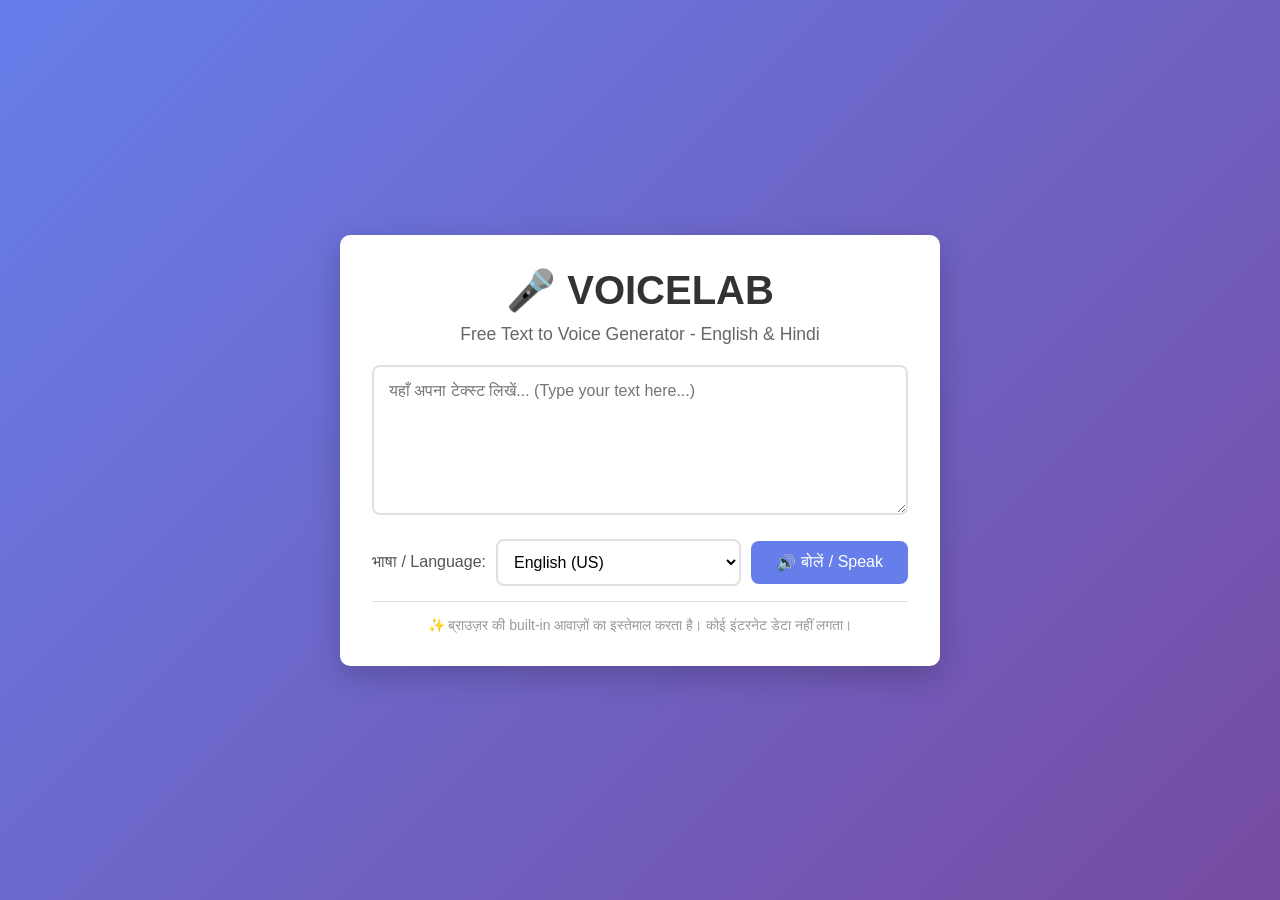
==== index.html @ 89316816 "Create index.html" ====
<!DOCTYPE html>
<html lang="en">
<head>
    <meta charset="UTF-8">
    <meta name="viewport" content="width=device-width, initial-scale=1.0">
    <title>VOICELAB - Free Text to Speech</title>
    <style>
        * {
            margin: 0;
            padding: 0;
            box-sizing: border-box;
        }
        
        body {
            font-family: 'Segoe UI', Tahoma, Geneva, Verdana, sans-serif;
            background: linear-gradient(135deg, #667eea 0%, #764ba2 100%);
            min-height: 100vh;
            display: flex;
            justify-content: center;
            align-items: center;
            padding: 20px;
        }
        
        .container {
            background: white;
            padding: 2rem;
            border-radius: 10px;
            box-shadow: 0 10px 30px rgba(0,0,0,0.2);
            width: 100%;
            max-width: 600px;
        }
        
        h1 {
            color: #333;
            margin: 0 0 10px 0;
            text-align: center;
            font-size: 2.5em;
        }
        
        .subtitle {
            text-align: center;
            color: #666;
            margin-bottom: 20px;
            font-size: 1.1em;
        }
        
        textarea {
            width: 100%;
            height: 150px;
            padding: 15px;
            border: 2px solid #e0e0e0;
            border-radius: 8px;
            font-size: 16px;
            resize: vertical;
            box-sizing: border-box;
            font-family: inherit;
            margin-bottom: 20px;
        }
        
        textarea:focus {
            outline: none;
            border-color: #667eea;
        }
        
        .controls {
            display: flex;
            gap: 10px;
            align-items: center;
            flex-wrap: wrap;
            margin-bottom: 15px;
        }
        
        label {
            color: #555;
            font-weight: 500;
        }
        
        select {
            flex: 1;
            padding: 12px;
            font-size: 16px;
            border: 2px solid #e0e0e0;
            border-radius: 8px;
            background: white;
            cursor: pointer;
        }
        
        select:focus {
            outline: none;
            border-color: #667eea;
        }
        
        button {
            padding: 12px 25px;
            font-size: 16px;
            background: #667eea;
            color: white;
            border: none;
            border-radius: 8px;
            cursor: pointer;
            transition: background 0.3s;
            display: flex;
            align-items: center;
            gap: 5px;
        }
        
        button:hover {
            background: #5a67d8;
        }
        
        .note {
            text-align: center;
            color: #999;
            font-size: 14px;
            border-top: 1px solid #e0e0e0;
            padding-top: 15px;
        }
        
        .status {
            text-align: center;
            color: #667eea;
            margin-top: 10px;
            font-size: 14px;
        }
    </style>
</head>
<body>
    <div class="container">
        <h1>🎤 VOICELAB</h1>
        <p class="subtitle">Free Text to Voice Generator - English & Hindi</p>
        
        <textarea id="textInput" placeholder="यहाँ अपना टेक्स्ट लिखें... (Type your text here...)"></textarea>
        
        <div class="controls">
            <label for="languageSelect">भाषा / Language:</label>
            <select id="languageSelect">
                <option value="en-US">English (US)</option>
                <option value="hi-IN">हिंदी (Hindi)</option>
            </select>
            
            <button id="speakBtn">
                <span>🔊</span> बोलें / Speak
            </button>
        </div>
        
        <div class="status" id="status"></div>
        <p class="note">✨ ब्राउज़र की built-in आवाज़ों का इस्तेमाल करता है। कोई इंटरनेट डेटा नहीं लगता।</p>
    </div>

    <script>
        const speakBtn = document.getElementById('speakBtn');
        const textInput = document.getElementById('textInput');
        const languageSelect = document.getElementById('languageSelect');
        const statusDiv = document.getElementById('status');

        function showStatus(message, isError = false) {
            statusDiv.textContent = message;
            statusDiv.style.color = isError ? '#e53e3e' : '#667eea';
        }

        speakBtn.addEventListener('click', function() {
            const text = textInput.value.trim();
            const lang = languageSelect.value;

            if (text === '') {
                showStatus('❌ कृपया कुछ टेक्स्ट लिखें!', true);
                return;
            }

            showStatus('🔄 आवाज़ बन रही है...');

            // Web Speech API
            const utterance = new SpeechSynthesisUtterance(text);
            utterance.lang = lang;
            utterance.rate = 1; // स्पीड नॉर्मल
            utterance.pitch = 1; // पिच नॉर्मल

            // जब बोलना शुरू हो
            utterance.onstart = function() {
                showStatus('🔊 बोल रहा हूँ...');
            };

            // जब बोलना खत्म हो
            utterance.onend = function() {
                showStatus('✅ हो गया!');
            };

            // अगर कोई एरर हो
            utterance.onerror = function(event) {
                showStatus('❌ एरर: ' + event.error, true);
            };

            // बोलना शुरू करें
            window.speechSynthesis.cancel(); // पहले से चल रही आवाज़ रोकें
            window.speechSynthesis.speak(utterance);
        });

        // ब्राउज़र में वॉयसेस लोड होने पर
        window.speechSynthesis.onvoiceschanged = function() {
            const voices = window.speechSynthesis.getVoices();
            console.log('Available voices:', voices.length);
        };

        // एंटर की दबाने पर भी बोले (Ctrl+Enter)
        textInput.addEventListener('keydown', function(e) {
            if (e.key === 'Enter' && e.ctrlKey) {
                speakBtn.click();
            }
        });
    </script>
</body>
</html>
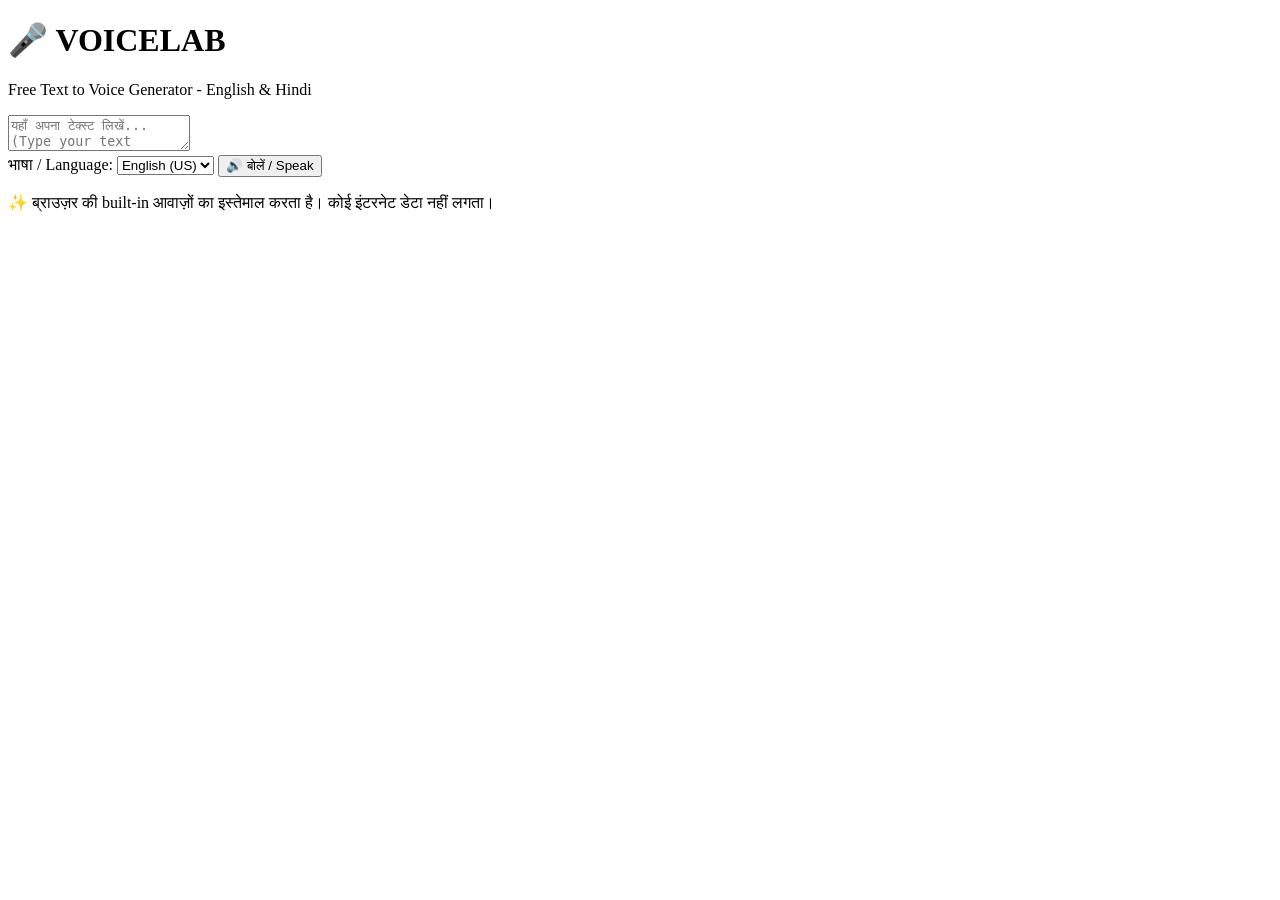
==== commit 5c8ee682: "Update index.html" ====
--- a/index.html
+++ b/index.html
@@ -4,125 +4,8 @@
     <meta charset="UTF-8">
     <meta name="viewport" content="width=device-width, initial-scale=1.0">
     <title>VOICELAB - Free Text to Speech</title>
-    <style>
-        * {
-            margin: 0;
-            padding: 0;
-            box-sizing: border-box;
-        }
-        
-        body {
-            font-family: 'Segoe UI', Tahoma, Geneva, Verdana, sans-serif;
-            background: linear-gradient(135deg, #667eea 0%, #764ba2 100%);
-            min-height: 100vh;
-            display: flex;
-            justify-content: center;
-            align-items: center;
-            padding: 20px;
-        }
-        
-        .container {
-            background: white;
-            padding: 2rem;
-            border-radius: 10px;
-            box-shadow: 0 10px 30px rgba(0,0,0,0.2);
-            width: 100%;
-            max-width: 600px;
-        }
-        
-        h1 {
-            color: #333;
-            margin: 0 0 10px 0;
-            text-align: center;
-            font-size: 2.5em;
-        }
-        
-        .subtitle {
-            text-align: center;
-            color: #666;
-            margin-bottom: 20px;
-            font-size: 1.1em;
-        }
-        
-        textarea {
-            width: 100%;
-            height: 150px;
-            padding: 15px;
-            border: 2px solid #e0e0e0;
-            border-radius: 8px;
-            font-size: 16px;
-            resize: vertical;
-            box-sizing: border-box;
-            font-family: inherit;
-            margin-bottom: 20px;
-        }
-        
-        textarea:focus {
-            outline: none;
-            border-color: #667eea;
-        }
-        
-        .controls {
-            display: flex;
-            gap: 10px;
-            align-items: center;
-            flex-wrap: wrap;
-            margin-bottom: 15px;
-        }
-        
-        label {
-            color: #555;
-            font-weight: 500;
-        }
-        
-        select {
-            flex: 1;
-            padding: 12px;
-            font-size: 16px;
-            border: 2px solid #e0e0e0;
-            border-radius: 8px;
-            background: white;
-            cursor: pointer;
-        }
-        
-        select:focus {
-            outline: none;
-            border-color: #667eea;
-        }
-        
-        button {
-            padding: 12px 25px;
-            font-size: 16px;
-            background: #667eea;
-            color: white;
-            border: none;
-            border-radius: 8px;
-            cursor: pointer;
-            transition: background 0.3s;
-            display: flex;
-            align-items: center;
-            gap: 5px;
-        }
-        
-        button:hover {
-            background: #5a67d8;
-        }
-        
-        .note {
-            text-align: center;
-            color: #999;
-            font-size: 14px;
-            border-top: 1px solid #e0e0e0;
-            padding-top: 15px;
-        }
-        
-        .status {
-            text-align: center;
-            color: #667eea;
-            margin-top: 10px;
-            font-size: 14px;
-        }
-    </style>
+    <!-- CSS फाइल लिंक -->
+    <link rel="stylesheet" href="style.css">
 </head>
 <body>
     <div class="container">
@@ -147,66 +30,7 @@
         <p class="note">✨ ब्राउज़र की built-in आवाज़ों का इस्तेमाल करता है। कोई इंटरनेट डेटा नहीं लगता।</p>
     </div>
 
-    <script>
-        const speakBtn = document.getElementById('speakBtn');
-        const textInput = document.getElementById('textInput');
-        const languageSelect = document.getElementById('languageSelect');
-        const statusDiv = document.getElementById('status');
-
-        function showStatus(message, isError = false) {
-            statusDiv.textContent = message;
-            statusDiv.style.color = isError ? '#e53e3e' : '#667eea';
-        }
-
-        speakBtn.addEventListener('click', function() {
-            const text = textInput.value.trim();
-            const lang = languageSelect.value;
-
-            if (text === '') {
-                showStatus('❌ कृपया कुछ टेक्स्ट लिखें!', true);
-                return;
-            }
-
-            showStatus('🔄 आवाज़ बन रही है...');
-
-            // Web Speech API
-            const utterance = new SpeechSynthesisUtterance(text);
-            utterance.lang = lang;
-            utterance.rate = 1; // स्पीड नॉर्मल
-            utterance.pitch = 1; // पिच नॉर्मल
-
-            // जब बोलना शुरू हो
-            utterance.onstart = function() {
-                showStatus('🔊 बोल रहा हूँ...');
-            };
-
-            // जब बोलना खत्म हो
-            utterance.onend = function() {
-                showStatus('✅ हो गया!');
-            };
-
-            // अगर कोई एरर हो
-            utterance.onerror = function(event) {
-                showStatus('❌ एरर: ' + event.error, true);
-            };
-
-            // बोलना शुरू करें
-            window.speechSynthesis.cancel(); // पहले से चल रही आवाज़ रोकें
-            window.speechSynthesis.speak(utterance);
-        });
-
-        // ब्राउज़र में वॉयसेस लोड होने पर
-        window.speechSynthesis.onvoiceschanged = function() {
-            const voices = window.speechSynthesis.getVoices();
-            console.log('Available voices:', voices.length);
-        };
-
-        // एंटर की दबाने पर भी बोले (Ctrl+Enter)
-        textInput.addEventListener('keydown', function(e) {
-            if (e.key === 'Enter' && e.ctrlKey) {
-                speakBtn.click();
-            }
-        });
-    </script>
+    <!-- JavaScript फाइल लिंक -->
+    <script src="script.js"></script>
 </body>
 </html>
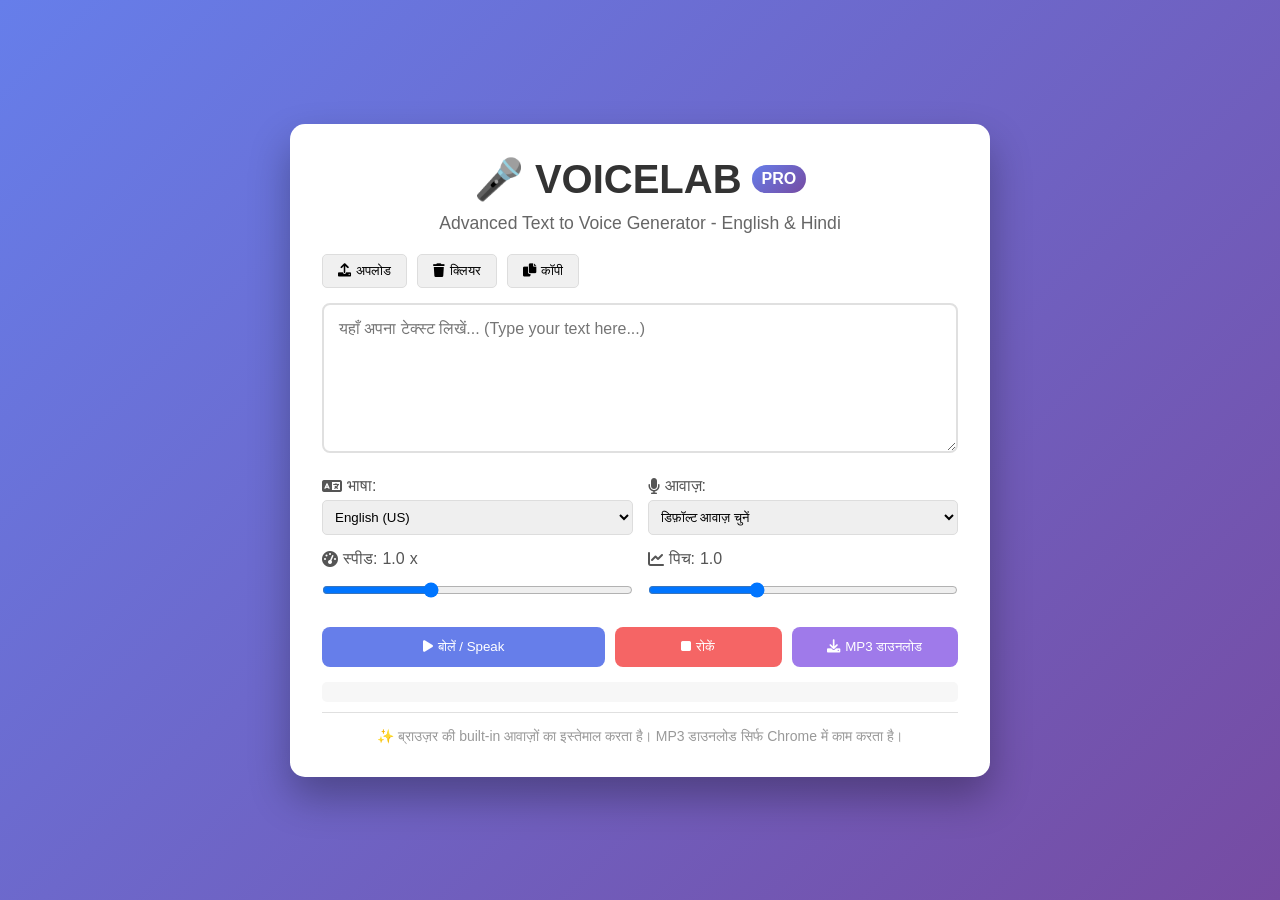
==== commit 498dd1e0: "Update index.html" ====
--- a/index.html
+++ b/index.html
@@ -3,34 +3,81 @@
 <head>
     <meta charset="UTF-8">
     <meta name="viewport" content="width=device-width, initial-scale=1.0">
-    <title>VOICELAB - Free Text to Speech</title>
-    <!-- CSS फाइल लिंक -->
+    <title>VOICELAB PRO - Advanced Text to Speech</title>
     <link rel="stylesheet" href="style.css">
+    <!-- Font Awesome for icons -->
+    <link rel="stylesheet" href="https://cdnjs.cloudflare.com/ajax/libs/font-awesome/6.0.0/css/all.min.css">
 </head>
 <body>
     <div class="container">
-        <h1>🎤 VOICELAB</h1>
-        <p class="subtitle">Free Text to Voice Generator - English & Hindi</p>
+        <h1>🎤 VOICELAB <span class="pro-badge">PRO</span></h1>
+        <p class="subtitle">Advanced Text to Voice Generator - English & Hindi</p>
+        
+        <div class="toolbar">
+            <button id="uploadBtn" title="टेक्स्ट फाइल अपलोड करें">
+                <i class="fas fa-upload"></i> अपलोड
+            </button>
+            <button id="clearBtn" title="टेक्स्ट साफ करें">
+                <i class="fas fa-trash"></i> क्लियर
+            </button>
+            <button id="copyBtn" title="टेक्स्ट कॉपी करें">
+                <i class="fas fa-copy"></i> कॉपी
+            </button>
+        </div>
         
         <textarea id="textInput" placeholder="यहाँ अपना टेक्स्ट लिखें... (Type your text here...)"></textarea>
         
-        <div class="controls">
-            <label for="languageSelect">भाषा / Language:</label>
-            <select id="languageSelect">
-                <option value="en-US">English (US)</option>
-                <option value="hi-IN">हिंदी (Hindi)</option>
-            </select>
+        <div class="controls-grid">
+            <div class="control-item">
+                <label for="languageSelect">
+                    <i class="fas fa-language"></i> भाषा:
+                </label>
+                <select id="languageSelect">
+                    <option value="en-US">English (US)</option>
+                    <option value="hi-IN">हिंदी (Hindi)</option>
+                </select>
+            </div>
             
-            <button id="speakBtn">
-                <span>🔊</span> बोलें / Speak
+            <div class="control-item">
+                <label for="voiceSelect">
+                    <i class="fas fa-microphone"></i> आवाज़:
+                </label>
+                <select id="voiceSelect">
+                    <option value="">डिफ़ॉल्ट आवाज़</option>
+                </select>
+            </div>
+            
+            <div class="control-item">
+                <label for="speedRange">
+                    <i class="fas fa-tachometer-alt"></i> स्पीड: <span id="speedValue">1.0</span>x
+                </label>
+                <input type="range" id="speedRange" min="0.5" max="2" step="0.1" value="1">
+            </div>
+            
+            <div class="control-item">
+                <label for="pitchRange">
+                    <i class="fas fa-chart-line"></i> पिच: <span id="pitchValue">1.0</span>
+                </label>
+                <input type="range" id="pitchRange" min="0.5" max="2" step="0.1" value="1">
+            </div>
+        </div>
+        
+        <div class="action-buttons">
+            <button id="speakBtn" class="primary-btn">
+                <i class="fas fa-play"></i> बोलें / Speak
+            </button>
+            <button id="stopBtn" class="secondary-btn">
+                <i class="fas fa-stop"></i> रोकें
+            </button>
+            <button id="downloadBtn" class="secondary-btn">
+                <i class="fas fa-download"></i> MP3 डाउनलोड
             </button>
         </div>
         
         <div class="status" id="status"></div>
-        <p class="note">✨ ब्राउज़र की built-in आवाज़ों का इस्तेमाल करता है। कोई इंटरनेट डेटा नहीं लगता।</p>
+        <p class="note">✨ ब्राउज़र की built-in आवाज़ों का इस्तेमाल करता है। MP3 डाउनलोड सिर्फ Chrome में काम करता है।</p>
     </div>
 
-    <!-- JavaScript फाइल लिंक -->
     <script src="script.js"></script>
 </body>
 </html>
--- a/style.css
+++ b/style.css
@@ -0,0 +1,222 @@
+/* style.css - VOICELAB PRO के लिए एडवांस स्टाइलिंग */
+
+* {
+    margin: 0;
+    padding: 0;
+    box-sizing: border-box;
+}
+
+body {
+    font-family: 'Segoe UI', Tahoma, Geneva, Verdana, sans-serif;
+    background: linear-gradient(135deg, #667eea 0%, #764ba2 100%);
+    min-height: 100vh;
+    display: flex;
+    justify-content: center;
+    align-items: center;
+    padding: 20px;
+}
+
+.container {
+    background: white;
+    padding: 2rem;
+    border-radius: 15px;
+    box-shadow: 0 20px 40px rgba(0,0,0,0.3);
+    width: 100%;
+    max-width: 700px;
+}
+
+h1 {
+    color: #333;
+    margin: 0 0 10px 0;
+    text-align: center;
+    font-size: 2.5em;
+    display: flex;
+    align-items: center;
+    justify-content: center;
+    gap: 10px;
+}
+
+.pro-badge {
+    background: linear-gradient(135deg, #667eea, #764ba2);
+    color: white;
+    font-size: 0.4em;
+    padding: 5px 10px;
+    border-radius: 20px;
+    vertical-align: middle;
+}
+
+.subtitle {
+    text-align: center;
+    color: #666;
+    margin-bottom: 20px;
+    font-size: 1.1em;
+}
+
+.toolbar {
+    display: flex;
+    gap: 10px;
+    margin-bottom: 15px;
+    flex-wrap: wrap;
+}
+
+.toolbar button {
+    padding: 8px 15px;
+    background: #f0f0f0;
+    border: 1px solid #ddd;
+    border-radius: 5px;
+    cursor: pointer;
+    display: flex;
+    align-items: center;
+    gap: 5px;
+    transition: all 0.3s;
+}
+
+.toolbar button:hover {
+    background: #e0e0e0;
+}
+
+textarea {
+    width: 100%;
+    height: 150px;
+    padding: 15px;
+    border: 2px solid #e0e0e0;
+    border-radius: 8px;
+    font-size: 16px;
+    resize: vertical;
+    box-sizing: border-box;
+    font-family: inherit;
+    margin-bottom: 20px;
+}
+
+textarea:focus {
+    outline: none;
+    border-color: #667eea;
+}
+
+.controls-grid {
+    display: grid;
+    grid-template-columns: repeat(auto-fit, minmax(250px, 1fr));
+    gap: 15px;
+    margin-bottom: 20px;
+}
+
+.control-item {
+    display: flex;
+    flex-direction: column;
+    gap: 5px;
+}
+
+.control-item label {
+    color: #555;
+    font-weight: 500;
+    display: flex;
+    align-items: center;
+    gap: 5px;
+}
+
+select, input[type="range"] {
+    padding: 8px;
+    border: 1px solid #ddd;
+    border-radius: 5px;
+    width: 100%;
+}
+
+select:focus {
+    outline: none;
+    border-color: #667eea;
+}
+
+.action-buttons {
+    display: flex;
+    gap: 10px;
+    margin-bottom: 15px;
+    flex-wrap: wrap;
+}
+
+.primary-btn {
+    padding: 12px 25px;
+    background: #667eea;
+    color: white;
+    border: none;
+    border-radius: 8px;
+    cursor: pointer;
+    transition: background 0.3s;
+    display: flex;
+    align-items: center;
+    gap: 5px;
+    flex: 2;
+    justify-content: center;
+}
+
+.primary-btn:hover {
+    background: #5a67d8;
+}
+
+.secondary-btn {
+    padding: 12px 25px;
+    background: #48bb78;
+    color: white;
+    border: none;
+    border-radius: 8px;
+    cursor: pointer;
+    transition: background 0.3s;
+    display: flex;
+    align-items: center;
+    gap: 5px;
+    flex: 1;
+    justify-content: center;
+}
+
+.secondary-btn:hover {
+    background: #38a169;
+}
+
+#stopBtn {
+    background: #f56565;
+}
+
+#stopBtn:hover {
+    background: #e53e3e;
+}
+
+#downloadBtn {
+    background: #9f7aea;
+}
+
+#downloadBtn:hover {
+    background: #805ad5;
+}
+
+.note {
+    text-align: center;
+    color: #999;
+    font-size: 14px;
+    border-top: 1px solid #e0e0e0;
+    padding-top: 15px;
+}
+
+.status {
+    text-align: center;
+    color: #667eea;
+    margin: 10px 0;
+    font-size: 14px;
+    min-height: 20px;
+    padding: 10px;
+    background: #f7f7f7;
+    border-radius: 5px;
+}
+
+/* रिस्पॉन्सिव डिजाइन */
+@media (max-width: 600px) {
+    .container {
+        padding: 1rem;
+    }
+    
+    .action-buttons {
+        flex-direction: column;
+    }
+    
+    h1 {
+        font-size: 2em;
+    }
+}
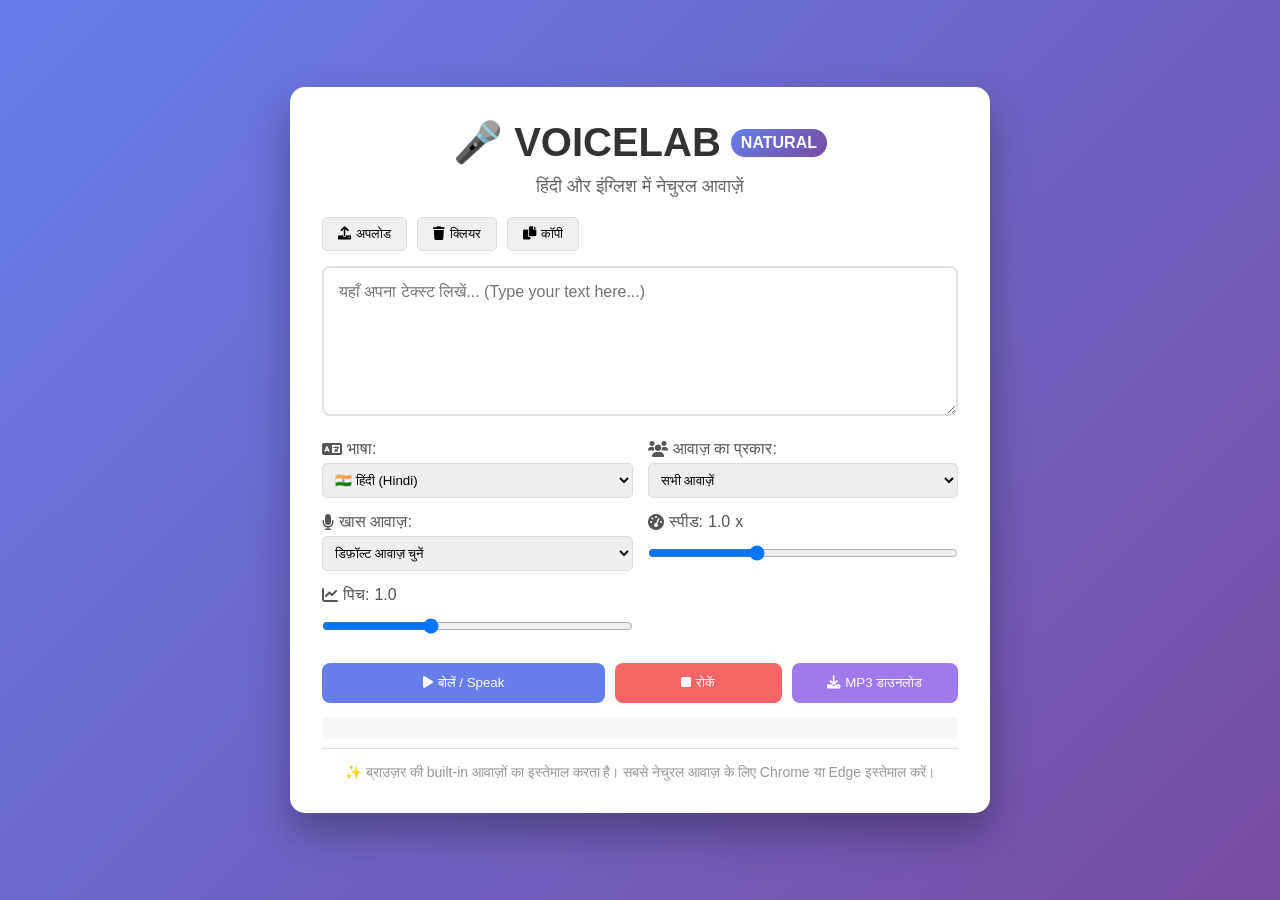
==== commit 6f63ce5d: "Update index.html" ====
--- a/index.html
+++ b/index.html
@@ -3,15 +3,14 @@
 <head>
     <meta charset="UTF-8">
     <meta name="viewport" content="width=device-width, initial-scale=1.0">
-    <title>VOICELAB PRO - Advanced Text to Speech</title>
+    <title>VOICELAB PRO - Natural Text to Speech</title>
     <link rel="stylesheet" href="style.css">
-    <!-- Font Awesome for icons -->
     <link rel="stylesheet" href="https://cdnjs.cloudflare.com/ajax/libs/font-awesome/6.0.0/css/all.min.css">
 </head>
 <body>
     <div class="container">
-        <h1>🎤 VOICELAB <span class="pro-badge">PRO</span></h1>
-        <p class="subtitle">Advanced Text to Voice Generator - English & Hindi</p>
+        <h1>🎤 VOICELAB <span class="pro-badge">NATURAL</span></h1>
+        <p class="subtitle">हिंदी और इंग्लिश में नेचुरल आवाज़ें</p>
         
         <div class="toolbar">
             <button id="uploadBtn" title="टेक्स्ट फाइल अपलोड करें">
@@ -33,17 +32,31 @@
                     <i class="fas fa-language"></i> भाषा:
                 </label>
                 <select id="languageSelect">
-                    <option value="en-US">English (US)</option>
-                    <option value="hi-IN">हिंदी (Hindi)</option>
+                    <option value="hi-IN">🇮🇳 हिंदी (Hindi)</option>
+                    <option value="en-US">🇺🇸 English (US)</option>
+                    <option value="en-GB">🇬🇧 English (UK)</option>
+                </select>
+            </div>
+            
+            <div class="control-item">
+                <label for="voiceCategory">
+                    <i class="fas fa-users"></i> आवाज़ का प्रकार:
+                </label>
+                <select id="voiceCategory">
+                    <option value="all">सभी आवाज़ें</option>
+                    <option value="male">👨 पुरुष (Male)</option>
+                    <option value="female">👩 महिला (Female)</option>
+                    <option value="child">🧒 बच्चा (Child)</option>
+                    <option value="old">👴 बुजुर्ग (Old)</option>
                 </select>
             </div>
             
             <div class="control-item">
                 <label for="voiceSelect">
-                    <i class="fas fa-microphone"></i> आवाज़:
+                    <i class="fas fa-microphone"></i> खास आवाज़:
                 </label>
                 <select id="voiceSelect">
-                    <option value="">डिफ़ॉल्ट आवाज़</option>
+                    <option value="">कोई खास आवाज़ चुनें</option>
                 </select>
             </div>
             
@@ -75,7 +88,7 @@
         </div>
         
         <div class="status" id="status"></div>
-        <p class="note">✨ ब्राउज़र की built-in आवाज़ों का इस्तेमाल करता है। MP3 डाउनलोड सिर्फ Chrome में काम करता है।</p>
+        <p class="note">✨ ब्राउज़र की built-in आवाज़ों का इस्तेमाल करता है। सबसे नेचुरल आवाज़ के लिए Chrome या Edge इस्तेमाल करें।</p>
     </div>
 
     <script src="script.js"></script>
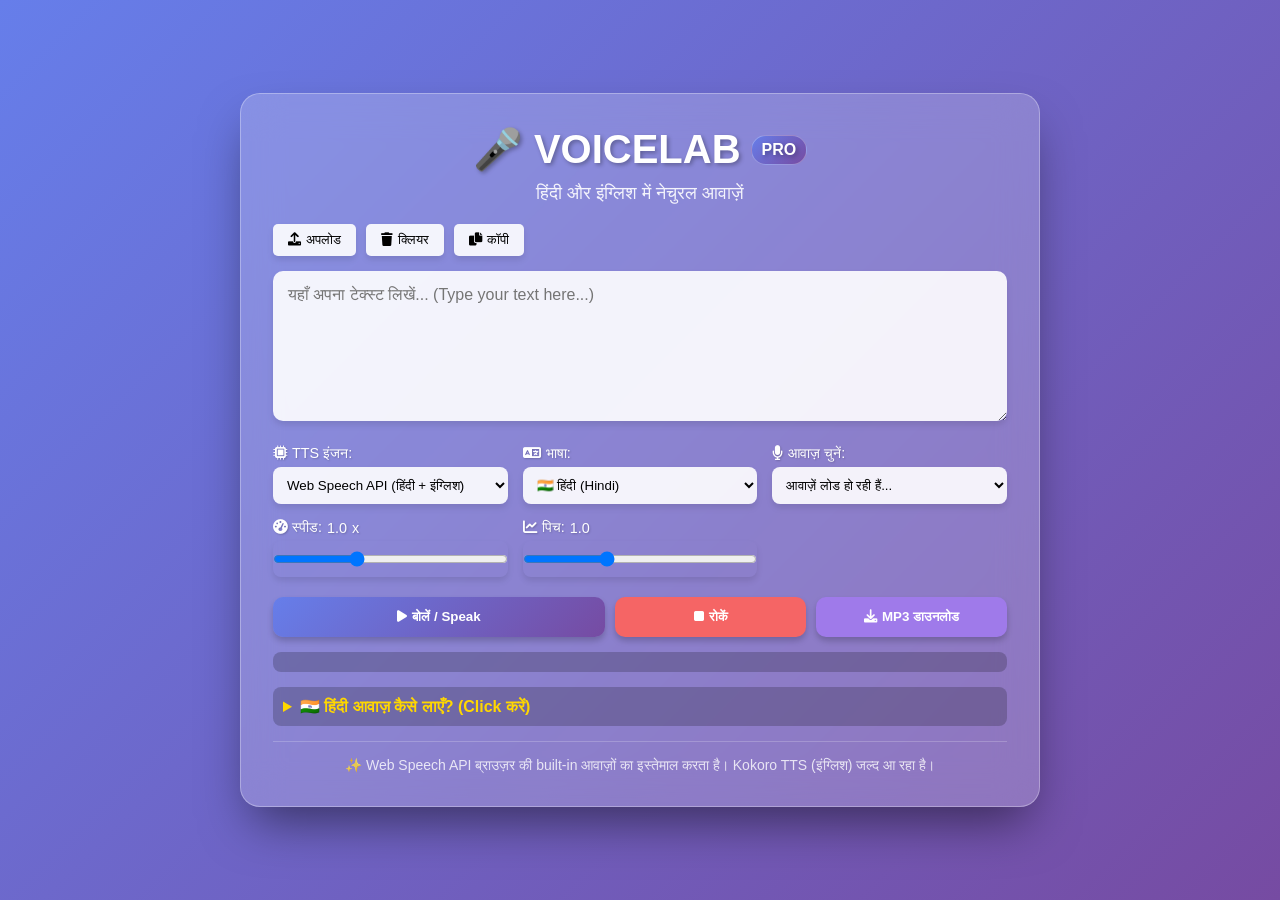
==== commit 2f383300: "Update index.html" ====
--- a/index.html
+++ b/index.html
@@ -9,7 +9,7 @@
 </head>
 <body>
     <div class="container">
-        <h1>🎤 VOICELAB <span class="pro-badge">NATURAL</span></h1>
+        <h1>🎤 VOICELAB <span class="pro-badge">PRO</span></h1>
         <p class="subtitle">हिंदी और इंग्लिश में नेचुरल आवाज़ें</p>
         
         <div class="toolbar">
@@ -28,6 +28,16 @@
         
         <div class="controls-grid">
             <div class="control-item">
+                <label for="ttsEngine">
+                    <i class="fas fa-microchip"></i> TTS इंजन:
+                </label>
+                <select id="ttsEngine">
+                    <option value="web-speech">Web Speech API (हिंदी + इंग्लिश)</option>
+                    <option value="kokoro">Kokoro TTS (सिर्फ इंग्लिश, नेचुरल)</option>
+                </select>
+            </div>
+            
+            <div class="control-item">
                 <label for="languageSelect">
                     <i class="fas fa-language"></i> भाषा:
                 </label>
@@ -39,24 +49,11 @@
             </div>
             
             <div class="control-item">
-                <label for="voiceCategory">
-                    <i class="fas fa-users"></i> आवाज़ का प्रकार:
-                </label>
-                <select id="voiceCategory">
-                    <option value="all">सभी आवाज़ें</option>
-                    <option value="male">👨 पुरुष (Male)</option>
-                    <option value="female">👩 महिला (Female)</option>
-                    <option value="child">🧒 बच्चा (Child)</option>
-                    <option value="old">👴 बुजुर्ग (Old)</option>
-                </select>
-            </div>
-            
-            <div class="control-item">
                 <label for="voiceSelect">
-                    <i class="fas fa-microphone"></i> खास आवाज़:
+                    <i class="fas fa-microphone"></i> आवाज़ चुनें:
                 </label>
                 <select id="voiceSelect">
-                    <option value="">कोई खास आवाज़ चुनें</option>
+                    <option value="">आवाज़ें लोड हो रही हैं...</option>
                 </select>
             </div>
             
@@ -88,9 +85,39 @@
         </div>
         
         <div class="status" id="status"></div>
-        <p class="note">✨ ब्राउज़र की built-in आवाज़ों का इस्तेमाल करता है। सबसे नेचुरल आवाज़ के लिए Chrome या Edge इस्तेमाल करें।</p>
+        
+        <!-- हिंदी गाइड सेक्शन -->
+        <div class="hindi-guide">
+            <details>
+                <summary>🇮🇳 हिंदी आवाज़ कैसे लाएँ? (Click करें)</summary>
+                <div class="guide-content">
+                    <p><strong>Chrome में:</strong></p>
+                    <ol>
+                        <li>Chrome में जाएँ: <code>chrome://settings/languages</code></li>
+                        <li>"हिंदी" भाषा ऐड करें</li>
+                        <li>Chrome को रीस्टार्ट करें</li>
+                        <li>अब हिंदी आवाज़ें दिखने लगेंगी</li>
+                    </ol>
+                    <p><strong>Windows में:</strong></p>
+                    <ol>
+                        <li>Settings → Time & Language → Language</li>
+                        <li>Add a language → हिंदी चुनें</li>
+                        <li>Download भाषा पैक करें</li>
+                    </ol>
+                    <p><strong>Mac में:</strong></p>
+                    <ol>
+                        <li>System Preferences → Language & Region</li>
+                        <li>हिंदी ऐड करें</li>
+                    </ol>
+                </div>
+            </details>
+        </div>
+        
+        <p class="note">✨ Web Speech API ब्राउज़र की built-in आवाज़ों का इस्तेमाल करता है। Kokoro TTS (इंग्लिश) जल्द आ रहा है।</p>
     </div>
 
     <script src="script.js"></script>
+    <!-- Kokoro TTS के लिए अलग फाइल (अगले Phase में) -->
+    <!-- <script src="kokoro-tts.js"></script> -->
 </body>
 </html>
--- a/style.css
+++ b/style.css
@@ -10,23 +10,32 @@
     font-family: 'Segoe UI', Tahoma, Geneva, Verdana, sans-serif;
     background: linear-gradient(135deg, #667eea 0%, #764ba2 100%);
     min-height: 100vh;
-    display: flex;
-    justify-content: center;
-    align-items: center;
+    margin: 0;
     padding: 20px;
+    display: flex;
+    justify-content: center;
+    align-items: center;
+    /* बैकग्राउंड को पूरा कवर करने के लिए */
+    background-attachment: fixed;
+    background-size: cover;
+    background-repeat: no-repeat;
 }
 
 .container {
-    background: white;
+    background: rgba(255, 255, 255, 0.2);
+    backdrop-filter: blur(20px);
+    -webkit-backdrop-filter: blur(20px);
+    border: 1px solid rgba(255, 255, 255, 0.3);
+    box-shadow: 0 25px 50px -12px rgba(0, 0, 0, 0.5);
     padding: 2rem;
-    border-radius: 15px;
-    box-shadow: 0 20px 40px rgba(0,0,0,0.3);
+    border-radius: 20px;
     width: 100%;
-    max-width: 700px;
+    max-width: 800px;
+    color: white;
 }
 
 h1 {
-    color: #333;
+    color: white;
     margin: 0 0 10px 0;
     text-align: center;
     font-size: 2.5em;
@@ -34,6 +43,7 @@
     align-items: center;
     justify-content: center;
     gap: 10px;
+    text-shadow: 2px 2px 4px rgba(0,0,0,0.3);
 }
 
 .pro-badge {
@@ -43,11 +53,12 @@
     padding: 5px 10px;
     border-radius: 20px;
     vertical-align: middle;
+    border: 1px solid rgba(255,255,255,0.3);
 }
 
 .subtitle {
     text-align: center;
-    color: #666;
+    color: rgba(255,255,255,0.9);
     margin-bottom: 20px;
     font-size: 1.1em;
 }
@@ -61,41 +72,45 @@
 
 .toolbar button {
     padding: 8px 15px;
-    background: #f0f0f0;
-    border: 1px solid #ddd;
+    background: rgba(255,255,255,0.9);
+    border: none;
     border-radius: 5px;
     cursor: pointer;
     display: flex;
     align-items: center;
     gap: 5px;
     transition: all 0.3s;
+    box-shadow: 0 4px 6px rgba(0,0,0,0.1);
 }
 
 .toolbar button:hover {
-    background: #e0e0e0;
+    background: white;
+    transform: translateY(-2px);
 }
 
 textarea {
     width: 100%;
     height: 150px;
     padding: 15px;
-    border: 2px solid #e0e0e0;
-    border-radius: 8px;
+    border: none;
+    border-radius: 10px;
     font-size: 16px;
     resize: vertical;
     box-sizing: border-box;
     font-family: inherit;
     margin-bottom: 20px;
+    background: rgba(255, 255, 255, 0.9);
+    box-shadow: 0 4px 6px rgba(0,0,0,0.1);
 }
 
 textarea:focus {
     outline: none;
-    border-color: #667eea;
+    box-shadow: 0 0 0 3px rgba(102, 126, 234, 0.5);
 }
 
 .controls-grid {
     display: grid;
-    grid-template-columns: repeat(auto-fit, minmax(250px, 1fr));
+    grid-template-columns: repeat(auto-fit, minmax(200px, 1fr));
     gap: 15px;
     margin-bottom: 20px;
 }
@@ -107,23 +122,27 @@
 }
 
 .control-item label {
-    color: #555;
+    color: white;
     font-weight: 500;
     display: flex;
     align-items: center;
     gap: 5px;
+    font-size: 0.9em;
+    text-shadow: 1px 1px 2px rgba(0,0,0,0.2);
 }
 
 select, input[type="range"] {
-    padding: 8px;
-    border: 1px solid #ddd;
-    border-radius: 5px;
+    padding: 10px;
+    border: none;
+    border-radius: 8px;
     width: 100%;
+    background: rgba(255,255,255,0.9);
+    box-shadow: 0 4px 6px rgba(0,0,0,0.1);
 }
 
 select:focus {
     outline: none;
-    border-color: #667eea;
+    box-shadow: 0 0 0 3px rgba(102, 126, 234, 0.5);
 }
 
 .action-buttons {
@@ -135,21 +154,24 @@
 
 .primary-btn {
     padding: 12px 25px;
-    background: #667eea;
-    color: white;
-    border: none;
-    border-radius: 8px;
-    cursor: pointer;
-    transition: background 0.3s;
+    background: linear-gradient(135deg, #667eea, #764ba2);
+    color: white;
+    border: none;
+    border-radius: 10px;
+    cursor: pointer;
+    transition: all 0.3s;
     display: flex;
     align-items: center;
     gap: 5px;
     flex: 2;
     justify-content: center;
+    font-weight: 600;
+    box-shadow: 0 4px 6px rgba(0,0,0,0.2);
 }
 
 .primary-btn:hover {
-    background: #5a67d8;
+    transform: translateY(-2px);
+    box-shadow: 0 6px 10px rgba(0,0,0,0.3);
 }
 
 .secondary-btn {
@@ -157,57 +179,89 @@
     background: #48bb78;
     color: white;
     border: none;
-    border-radius: 8px;
-    cursor: pointer;
-    transition: background 0.3s;
+    border-radius: 10px;
+    cursor: pointer;
+    transition: all 0.3s;
     display: flex;
     align-items: center;
     gap: 5px;
     flex: 1;
     justify-content: center;
+    font-weight: 600;
+    box-shadow: 0 4px 6px rgba(0,0,0,0.2);
 }
 
 .secondary-btn:hover {
-    background: #38a169;
+    transform: translateY(-2px);
+    box-shadow: 0 6px 10px rgba(0,0,0,0.3);
 }
 
 #stopBtn {
     background: #f56565;
 }
 
-#stopBtn:hover {
-    background: #e53e3e;
-}
-
 #downloadBtn {
     background: #9f7aea;
 }
 
-#downloadBtn:hover {
-    background: #805ad5;
-}
-
 .note {
     text-align: center;
-    color: #999;
+    color: rgba(255,255,255,0.8);
     font-size: 14px;
-    border-top: 1px solid #e0e0e0;
+    border-top: 1px solid rgba(255,255,255,0.2);
     padding-top: 15px;
+    margin-top: 15px;
 }
 
 .status {
     text-align: center;
-    color: #667eea;
+    color: white;
     margin: 10px 0;
     font-size: 14px;
     min-height: 20px;
     padding: 10px;
-    background: #f7f7f7;
+    background: rgba(0,0,0,0.2);
+    border-radius: 8px;
+    font-weight: 500;
+}
+
+/* हिंदी गाइड के लिए स्टाइल */
+.hindi-guide {
+    margin-top: 15px;
+    text-align: left;
+    background: rgba(0,0,0,0.2);
+    border-radius: 8px;
+    padding: 10px;
+}
+
+.hindi-guide summary {
+    cursor: pointer;
+    font-weight: bold;
+    color: #ffd700;
+}
+
+.hindi-guide .guide-content {
+    padding: 10px;
+    font-size: 14px;
+    background: rgba(255,255,255,0.1);
     border-radius: 5px;
+    margin-top: 10px;
+    color: white;
+}
+
+.hindi-guide code {
+    background: rgba(0,0,0,0.3);
+    padding: 2px 5px;
+    border-radius: 3px;
+    color: #ffd700;
 }
 
 /* रिस्पॉन्सिव डिजाइन */
 @media (max-width: 600px) {
+    body {
+        padding: 10px;
+    }
+    
     .container {
         padding: 1rem;
     }
@@ -219,4 +273,8 @@
     h1 {
         font-size: 2em;
     }
+    
+    .controls-grid {
+        grid-template-columns: 1fr;
+    }
 }
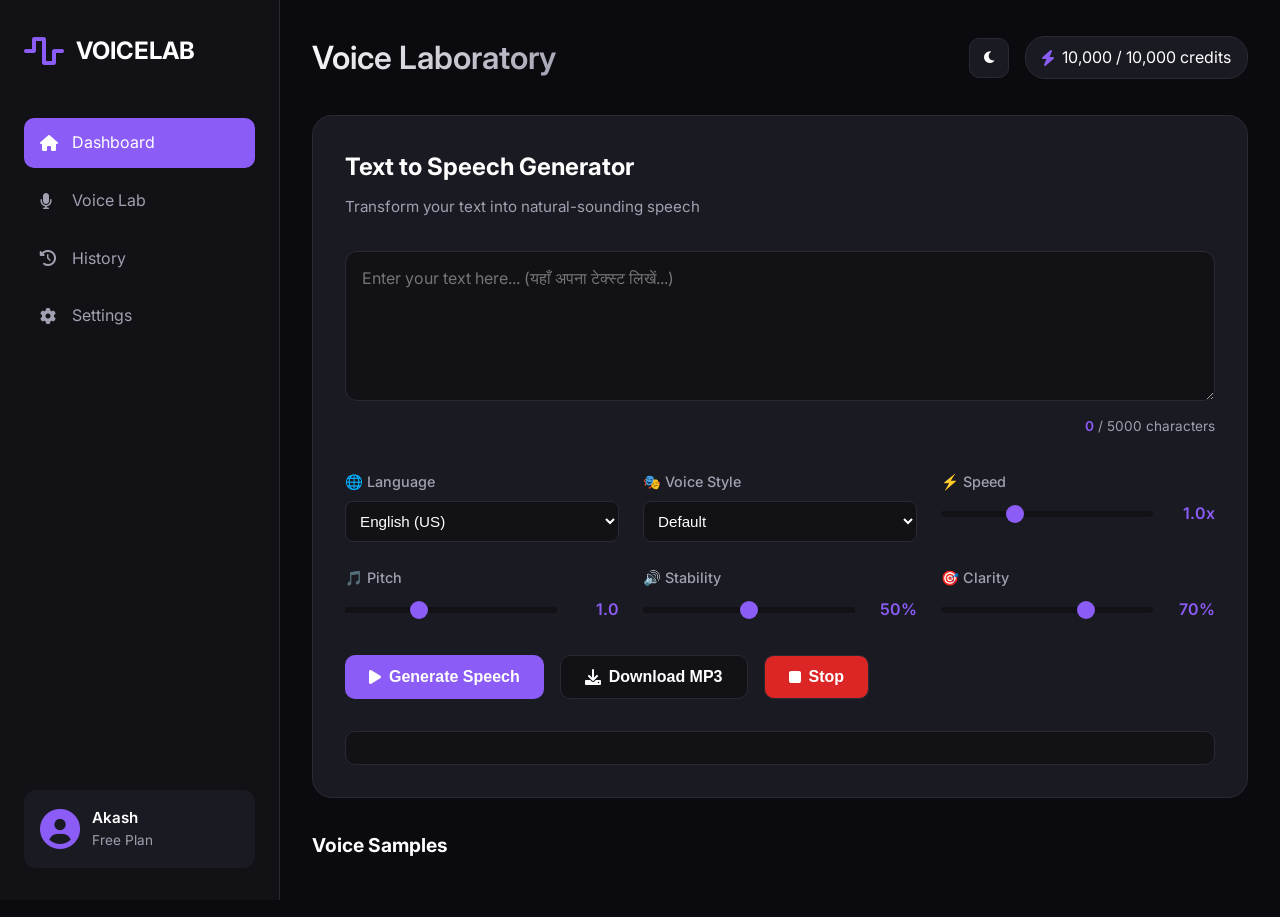
==== commit d8d76c84: "Update index.html" ====
--- a/index.html
+++ b/index.html
@@ -3,121 +3,174 @@
 <head>
     <meta charset="UTF-8">
     <meta name="viewport" content="width=device-width, initial-scale=1.0">
-    <title>VOICELAB PRO - Natural Text to Speech</title>
+    <title>VOICELAB PRO - ElevenLabs Style TTS</title>
     <link rel="stylesheet" href="style.css">
+    <link href="https://fonts.googleapis.com/css2?family=Inter:wght@400;500;600;700&display=swap" rel="stylesheet">
     <link rel="stylesheet" href="https://cdnjs.cloudflare.com/ajax/libs/font-awesome/6.0.0/css/all.min.css">
 </head>
 <body>
-    <div class="container">
-        <h1>🎤 VOICELAB <span class="pro-badge">PRO</span></h1>
-        <p class="subtitle">हिंदी और इंग्लिश में नेचुरल आवाज़ें</p>
-        
-        <div class="toolbar">
-            <button id="uploadBtn" title="टेक्स्ट फाइल अपलोड करें">
-                <i class="fas fa-upload"></i> अपलोड
-            </button>
-            <button id="clearBtn" title="टेक्स्ट साफ करें">
-                <i class="fas fa-trash"></i> क्लियर
-            </button>
-            <button id="copyBtn" title="टेक्स्ट कॉपी करें">
-                <i class="fas fa-copy"></i> कॉपी
-            </button>
-        </div>
-        
-        <textarea id="textInput" placeholder="यहाँ अपना टेक्स्ट लिखें... (Type your text here...)"></textarea>
-        
-        <div class="controls-grid">
-            <div class="control-item">
-                <label for="ttsEngine">
-                    <i class="fas fa-microchip"></i> TTS इंजन:
-                </label>
-                <select id="ttsEngine">
-                    <option value="web-speech">Web Speech API (हिंदी + इंग्लिश)</option>
-                    <option value="kokoro">Kokoro TTS (सिर्फ इंग्लिश, नेचुरल)</option>
-                </select>
+    <div class="app">
+        <!-- Sidebar -->
+        <div class="sidebar">
+            <div class="logo">
+                <i class="fas fa-wave-square"></i>
+                <span>VOICELAB</span>
             </div>
             
-            <div class="control-item">
-                <label for="languageSelect">
-                    <i class="fas fa-language"></i> भाषा:
-                </label>
-                <select id="languageSelect">
-                    <option value="hi-IN">🇮🇳 हिंदी (Hindi)</option>
-                    <option value="en-US">🇺🇸 English (US)</option>
-                    <option value="en-GB">🇬🇧 English (UK)</option>
-                </select>
-            </div>
+            <nav class="nav-menu">
+                <a href="#" class="nav-item active">
+                    <i class="fas fa-home"></i>
+                    <span>Dashboard</span>
+                </a>
+                <a href="#" class="nav-item">
+                    <i class="fas fa-microphone"></i>
+                    <span>Voice Lab</span>
+                </a>
+                <a href="#" class="nav-item">
+                    <i class="fas fa-history"></i>
+                    <span>History</span>
+                </a>
+                <a href="#" class="nav-item">
+                    <i class="fas fa-cog"></i>
+                    <span>Settings</span>
+                </a>
+            </nav>
             
-            <div class="control-item">
-                <label for="voiceSelect">
-                    <i class="fas fa-microphone"></i> आवाज़ चुनें:
-                </label>
-                <select id="voiceSelect">
-                    <option value="">आवाज़ें लोड हो रही हैं...</option>
-                </select>
-            </div>
-            
-            <div class="control-item">
-                <label for="speedRange">
-                    <i class="fas fa-tachometer-alt"></i> स्पीड: <span id="speedValue">1.0</span>x
-                </label>
-                <input type="range" id="speedRange" min="0.5" max="2" step="0.1" value="1">
-            </div>
-            
-            <div class="control-item">
-                <label for="pitchRange">
-                    <i class="fas fa-chart-line"></i> पिच: <span id="pitchValue">1.0</span>
-                </label>
-                <input type="range" id="pitchRange" min="0.5" max="2" step="0.1" value="1">
+            <div class="user-profile">
+                <i class="fas fa-user-circle"></i>
+                <div class="user-info">
+                    <span class="user-name">Akash</span>
+                    <span class="user-plan">Free Plan</span>
+                </div>
             </div>
         </div>
-        
-        <div class="action-buttons">
-            <button id="speakBtn" class="primary-btn">
-                <i class="fas fa-play"></i> बोलें / Speak
-            </button>
-            <button id="stopBtn" class="secondary-btn">
-                <i class="fas fa-stop"></i> रोकें
-            </button>
-            <button id="downloadBtn" class="secondary-btn">
-                <i class="fas fa-download"></i> MP3 डाउनलोड
-            </button>
+
+        <!-- Main Content -->
+        <div class="main-content">
+            <div class="header">
+                <h1>Voice Laboratory</h1>
+                <div class="header-actions">
+                    <button class="theme-toggle" id="themeToggle">
+                        <i class="fas fa-moon"></i>
+                    </button>
+                    <div class="credits">
+                        <i class="fas fa-bolt"></i>
+                        <span>10,000 / 10,000 credits</span>
+                    </div>
+                </div>
+            </div>
+
+            <!-- TTS Generator Card -->
+            <div class="tts-card">
+                <div class="card-header">
+                    <h2>Text to Speech Generator</h2>
+                    <p>Transform your text into natural-sounding speech</p>
+                </div>
+
+                <div class="input-section">
+                    <textarea 
+                        id="textInput" 
+                        placeholder="Enter your text here... (यहाँ अपना टेक्स्ट लिखें...)"
+                        maxlength="5000"
+                    ></textarea>
+                    <div class="text-stats">
+                        <span id="charCount">0</span> / 5000 characters
+                    </div>
+                </div>
+
+                <div class="voice-settings">
+                    <div class="settings-grid">
+                        <div class="setting-item">
+                            <label>🌐 Language</label>
+                            <select id="language">
+                                <option value="en">English (US)</option>
+                                <option value="en-gb">English (UK)</option>
+                                <option value="hi">हिंदी (Hindi)</option>
+                                <option value="es">Español</option>
+                                <option value="fr">Français</option>
+                                <option value="de">Deutsch</option>
+                            </select>
+                        </div>
+
+                        <div class="setting-item">
+                            <label>🎭 Voice Style</label>
+                            <select id="voiceStyle">
+                                <option value="default">Default</option>
+                                <option value="male">👨 Male</option>
+                                <option value="female">👩 Female</option>
+                                <option value="child">🧒 Child</option>
+                                <option value="old">👴 Old</option>
+                            </select>
+                        </div>
+
+                        <div class="setting-item">
+                            <label>⚡ Speed</label>
+                            <div class="slider-container">
+                                <input type="range" id="speed" min="0.5" max="2" step="0.1" value="1">
+                                <span id="speedValue">1.0x</span>
+                            </div>
+                        </div>
+
+                        <div class="setting-item">
+                            <label>🎵 Pitch</label>
+                            <div class="slider-container">
+                                <input type="range" id="pitch" min="0.5" max="2" step="0.1" value="1">
+                                <span id="pitchValue">1.0</span>
+                            </div>
+                        </div>
+
+                        <div class="setting-item">
+                            <label>🔊 Stability</label>
+                            <div class="slider-container">
+                                <input type="range" id="stability" min="0" max="1" step="0.1" value="0.5">
+                                <span id="stabilityValue">50%</span>
+                            </div>
+                        </div>
+
+                        <div class="setting-item">
+                            <label>🎯 Clarity</label>
+                            <div class="slider-container">
+                                <input type="range" id="clarity" min="0" max="1" step="0.1" value="0.7">
+                                <span id="clarityValue">70%</span>
+                            </div>
+                        </div>
+                    </div>
+                </div>
+
+                <div class="action-buttons">
+                    <button id="generateBtn" class="btn-primary">
+                        <i class="fas fa-play"></i>
+                        Generate Speech
+                    </button>
+                    <button id="downloadBtn" class="btn-secondary">
+                        <i class="fas fa-download"></i>
+                        Download MP3
+                    </button>
+                    <button id="stopBtn" class="btn-secondary" style="background: #dc2626;">
+                        <i class="fas fa-stop"></i>
+                        Stop
+                    </button>
+                </div>
+
+                <!-- Audio Player -->
+                <div class="audio-player" id="audioPlayer" style="display: none;">
+                    <audio controls id="audioElement"></audio>
+                </div>
+
+                <!-- Status -->
+                <div class="status" id="status"></div>
+            </div>
+
+            <!-- Voice Samples Grid -->
+            <div class="voice-samples">
+                <h3>Voice Samples</h3>
+                <div class="samples-grid" id="voiceSamples">
+                    <!-- Samples will be loaded here -->
+                </div>
+            </div>
         </div>
-        
-        <div class="status" id="status"></div>
-        
-        <!-- हिंदी गाइड सेक्शन -->
-        <div class="hindi-guide">
-            <details>
-                <summary>🇮🇳 हिंदी आवाज़ कैसे लाएँ? (Click करें)</summary>
-                <div class="guide-content">
-                    <p><strong>Chrome में:</strong></p>
-                    <ol>
-                        <li>Chrome में जाएँ: <code>chrome://settings/languages</code></li>
-                        <li>"हिंदी" भाषा ऐड करें</li>
-                        <li>Chrome को रीस्टार्ट करें</li>
-                        <li>अब हिंदी आवाज़ें दिखने लगेंगी</li>
-                    </ol>
-                    <p><strong>Windows में:</strong></p>
-                    <ol>
-                        <li>Settings → Time & Language → Language</li>
-                        <li>Add a language → हिंदी चुनें</li>
-                        <li>Download भाषा पैक करें</li>
-                    </ol>
-                    <p><strong>Mac में:</strong></p>
-                    <ol>
-                        <li>System Preferences → Language & Region</li>
-                        <li>हिंदी ऐड करें</li>
-                    </ol>
-                </div>
-            </details>
-        </div>
-        
-        <p class="note">✨ Web Speech API ब्राउज़र की built-in आवाज़ों का इस्तेमाल करता है। Kokoro TTS (इंग्लिश) जल्द आ रहा है।</p>
     </div>
 
     <script src="script.js"></script>
-    <!-- Kokoro TTS के लिए अलग फाइल (अगले Phase में) -->
-    <!-- <script src="kokoro-tts.js"></script> -->
 </body>
 </html>
--- a/style.css
+++ b/style.css
@@ -1,4 +1,19 @@
-/* style.css - VOICELAB PRO के लिए एडवांस स्टाइलिंग */
+/* style.css - ElevenLabs Style Dark Theme */
+
+:root {
+    --bg-primary: #0a0a0f;
+    --bg-secondary: #111116;
+    --bg-card: #1a1a23;
+    --bg-hover: #23232f;
+    --text-primary: #ffffff;
+    --text-secondary: #a0a0b0;
+    --accent-primary: #8b5cf6;
+    --accent-hover: #a78bfa;
+    --border-color: #2a2a35;
+    --success: #10b981;
+    --error: #ef4444;
+    --warning: #f59e0b;
+}
 
 * {
     margin: 0;
@@ -7,274 +22,447 @@
 }
 
 body {
-    font-family: 'Segoe UI', Tahoma, Geneva, Verdana, sans-serif;
-    background: linear-gradient(135deg, #667eea 0%, #764ba2 100%);
+    font-family: 'Inter', sans-serif;
+    background: var(--bg-primary);
+    color: var(--text-primary);
+    line-height: 1.6;
+}
+
+.app {
+    display: flex;
     min-height: 100vh;
-    margin: 0;
-    padding: 20px;
-    display: flex;
-    justify-content: center;
-    align-items: center;
-    /* बैकग्राउंड को पूरा कवर करने के लिए */
-    background-attachment: fixed;
-    background-size: cover;
-    background-repeat: no-repeat;
-}
-
-.container {
-    background: rgba(255, 255, 255, 0.2);
-    backdrop-filter: blur(20px);
-    -webkit-backdrop-filter: blur(20px);
-    border: 1px solid rgba(255, 255, 255, 0.3);
-    box-shadow: 0 25px 50px -12px rgba(0, 0, 0, 0.5);
+}
+
+/* Sidebar Styles */
+.sidebar {
+    width: 280px;
+    background: var(--bg-secondary);
+    border-right: 1px solid var(--border-color);
+    padding: 2rem 1.5rem;
+    display: flex;
+    flex-direction: column;
+    position: fixed;
+    height: 100vh;
+}
+
+.logo {
+    display: flex;
+    align-items: center;
+    gap: 12px;
+    font-size: 1.5rem;
+    font-weight: 700;
+    margin-bottom: 3rem;
+}
+
+.logo i {
+    color: var(--accent-primary);
+    font-size: 2rem;
+}
+
+.nav-menu {
+    flex: 1;
+    display: flex;
+    flex-direction: column;
+    gap: 8px;
+}
+
+.nav-item {
+    display: flex;
+    align-items: center;
+    gap: 12px;
+    padding: 12px 16px;
+    border-radius: 10px;
+    color: var(--text-secondary);
+    text-decoration: none;
+    transition: all 0.3s;
+}
+
+.nav-item:hover {
+    background: var(--bg-hover);
+    color: var(--text-primary);
+}
+
+.nav-item.active {
+    background: var(--accent-primary);
+    color: white;
+}
+
+.nav-item i {
+    width: 20px;
+}
+
+.user-profile {
+    display: flex;
+    align-items: center;
+    gap: 12px;
+    padding: 16px;
+    background: var(--bg-card);
+    border-radius: 12px;
+    margin-top: auto;
+}
+
+.user-profile i {
+    font-size: 2.5rem;
+    color: var(--accent-primary);
+}
+
+.user-info {
+    display: flex;
+    flex-direction: column;
+}
+
+.user-name {
+    font-weight: 600;
+    font-size: 0.95rem;
+}
+
+.user-plan {
+    font-size: 0.85rem;
+    color: var(--text-secondary);
+}
+
+/* Main Content */
+.main-content {
+    flex: 1;
+    margin-left: 280px;
     padding: 2rem;
+    background: var(--bg-primary);
+}
+
+.header {
+    display: flex;
+    justify-content: space-between;
+    align-items: center;
+    margin-bottom: 2rem;
+}
+
+.header h1 {
+    font-size: 2rem;
+    font-weight: 600;
+    background: linear-gradient(135deg, #fff, #a0a0b0);
+    -webkit-background-clip: text;
+    -webkit-text-fill-color: transparent;
+}
+
+.header-actions {
+    display: flex;
+    align-items: center;
+    gap: 1rem;
+}
+
+.theme-toggle {
+    background: var(--bg-card);
+    border: 1px solid var(--border-color);
+    color: var(--text-primary);
+    width: 40px;
+    height: 40px;
+    border-radius: 10px;
+    cursor: pointer;
+    transition: all 0.3s;
+}
+
+.theme-toggle:hover {
+    background: var(--bg-hover);
+}
+
+.credits {
+    background: var(--bg-card);
+    border: 1px solid var(--border-color);
+    padding: 8px 16px;
     border-radius: 20px;
-    width: 100%;
-    max-width: 800px;
-    color: white;
-}
-
-h1 {
-    color: white;
-    margin: 0 0 10px 0;
-    text-align: center;
-    font-size: 2.5em;
-    display: flex;
-    align-items: center;
-    justify-content: center;
-    gap: 10px;
-    text-shadow: 2px 2px 4px rgba(0,0,0,0.3);
-}
-
-.pro-badge {
-    background: linear-gradient(135deg, #667eea, #764ba2);
-    color: white;
-    font-size: 0.4em;
-    padding: 5px 10px;
+    display: flex;
+    align-items: center;
+    gap: 8px;
+}
+
+.credits i {
+    color: var(--accent-primary);
+}
+
+/* TTS Card */
+.tts-card {
+    background: var(--bg-card);
+    border: 1px solid var(--border-color);
     border-radius: 20px;
-    vertical-align: middle;
-    border: 1px solid rgba(255,255,255,0.3);
-}
-
-.subtitle {
-    text-align: center;
-    color: rgba(255,255,255,0.9);
-    margin-bottom: 20px;
-    font-size: 1.1em;
-}
-
-.toolbar {
-    display: flex;
-    gap: 10px;
-    margin-bottom: 15px;
-    flex-wrap: wrap;
-}
-
-.toolbar button {
-    padding: 8px 15px;
-    background: rgba(255,255,255,0.9);
-    border: none;
-    border-radius: 5px;
-    cursor: pointer;
-    display: flex;
-    align-items: center;
-    gap: 5px;
-    transition: all 0.3s;
-    box-shadow: 0 4px 6px rgba(0,0,0,0.1);
-}
-
-.toolbar button:hover {
-    background: white;
-    transform: translateY(-2px);
+    padding: 2rem;
+    margin-bottom: 2rem;
+}
+
+.card-header h2 {
+    font-size: 1.5rem;
+    margin-bottom: 0.5rem;
+}
+
+.card-header p {
+    color: var(--text-secondary);
+    font-size: 0.95rem;
+}
+
+/* Input Section */
+.input-section {
+    margin: 2rem 0;
 }
 
 textarea {
     width: 100%;
-    height: 150px;
-    padding: 15px;
+    min-height: 150px;
+    background: var(--bg-secondary);
+    border: 1px solid var(--border-color);
+    border-radius: 12px;
+    padding: 1rem;
+    color: var(--text-primary);
+    font-family: 'Inter', sans-serif;
+    font-size: 1rem;
+    resize: vertical;
+    transition: all 0.3s;
+}
+
+textarea:focus {
+    outline: none;
+    border-color: var(--accent-primary);
+    box-shadow: 0 0 0 3px rgba(139, 92, 246, 0.2);
+}
+
+.text-stats {
+    text-align: right;
+    font-size: 0.85rem;
+    color: var(--text-secondary);
+    margin-top: 0.5rem;
+}
+
+#charCount {
+    color: var(--accent-primary);
+    font-weight: 600;
+}
+
+/* Settings Grid */
+.voice-settings {
+    margin: 2rem 0;
+}
+
+.settings-grid {
+    display: grid;
+    grid-template-columns: repeat(auto-fit, minmax(250px, 1fr));
+    gap: 1.5rem;
+}
+
+.setting-item {
+    display: flex;
+    flex-direction: column;
+    gap: 8px;
+}
+
+.setting-item label {
+    font-size: 0.9rem;
+    color: var(--text-secondary);
+    font-weight: 500;
+}
+
+.setting-item select {
+    background: var(--bg-secondary);
+    border: 1px solid var(--border-color);
+    border-radius: 8px;
+    padding: 10px;
+    color: var(--text-primary);
+    font-size: 0.95rem;
+    cursor: pointer;
+}
+
+.setting-item select:focus {
+    outline: none;
+    border-color: var(--accent-primary);
+}
+
+.slider-container {
+    display: flex;
+    align-items: center;
+    gap: 12px;
+}
+
+.slider-container input[type="range"] {
+    flex: 1;
+    height: 6px;
+    background: var(--bg-secondary);
+    border-radius: 3px;
+    -webkit-appearance: none;
+}
+
+.slider-container input[type="range"]::-webkit-slider-thumb {
+    -webkit-appearance: none;
+    width: 18px;
+    height: 18px;
+    background: var(--accent-primary);
+    border-radius: 50%;
+    cursor: pointer;
+    transition: all 0.3s;
+}
+
+.slider-container input[type="range"]::-webkit-slider-thumb:hover {
+    transform: scale(1.2);
+}
+
+.slider-container span {
+    min-width: 50px;
+    text-align: right;
+    color: var(--accent-primary);
+    font-weight: 600;
+}
+
+/* Action Buttons */
+.action-buttons {
+    display: flex;
+    gap: 1rem;
+    margin: 2rem 0;
+    flex-wrap: wrap;
+}
+
+.btn-primary, .btn-secondary {
+    padding: 12px 24px;
     border: none;
     border-radius: 10px;
-    font-size: 16px;
-    resize: vertical;
-    box-sizing: border-box;
-    font-family: inherit;
-    margin-bottom: 20px;
-    background: rgba(255, 255, 255, 0.9);
-    box-shadow: 0 4px 6px rgba(0,0,0,0.1);
-}
-
-textarea:focus {
-    outline: none;
-    box-shadow: 0 0 0 3px rgba(102, 126, 234, 0.5);
-}
-
-.controls-grid {
+    font-size: 1rem;
+    font-weight: 600;
+    cursor: pointer;
+    transition: all 0.3s;
+    display: flex;
+    align-items: center;
+    gap: 8px;
+}
+
+.btn-primary {
+    background: var(--accent-primary);
+    color: white;
+}
+
+.btn-primary:hover {
+    background: var(--accent-hover);
+    transform: translateY(-2px);
+    box-shadow: 0 5px 15px rgba(139, 92, 246, 0.4);
+}
+
+.btn-secondary {
+    background: var(--bg-secondary);
+    color: var(--text-primary);
+    border: 1px solid var(--border-color);
+}
+
+.btn-secondary:hover {
+    background: var(--bg-hover);
+}
+
+/* Audio Player */
+.audio-player {
+    margin: 2rem 0;
+}
+
+.audio-player audio {
+    width: 100%;
+    border-radius: 10px;
+    background: var(--bg-secondary);
+}
+
+/* Status */
+.status {
+    padding: 1rem;
+    border-radius: 10px;
+    background: var(--bg-secondary);
+    border: 1px solid var(--border-color);
+    color: var(--text-secondary);
+    font-size: 0.95rem;
+}
+
+/* Voice Samples Grid */
+.voice-samples {
+    margin-top: 2rem;
+}
+
+.voice-samples h3 {
+    margin-bottom: 1.5rem;
+    font-size: 1.2rem;
+}
+
+.samples-grid {
     display: grid;
-    grid-template-columns: repeat(auto-fit, minmax(200px, 1fr));
-    gap: 15px;
-    margin-bottom: 20px;
-}
-
-.control-item {
-    display: flex;
-    flex-direction: column;
-    gap: 5px;
-}
-
-.control-item label {
-    color: white;
-    font-weight: 500;
-    display: flex;
-    align-items: center;
-    gap: 5px;
-    font-size: 0.9em;
-    text-shadow: 1px 1px 2px rgba(0,0,0,0.2);
-}
-
-select, input[type="range"] {
-    padding: 10px;
-    border: none;
-    border-radius: 8px;
-    width: 100%;
-    background: rgba(255,255,255,0.9);
-    box-shadow: 0 4px 6px rgba(0,0,0,0.1);
-}
-
-select:focus {
-    outline: none;
-    box-shadow: 0 0 0 3px rgba(102, 126, 234, 0.5);
-}
-
-.action-buttons {
-    display: flex;
-    gap: 10px;
-    margin-bottom: 15px;
-    flex-wrap: wrap;
-}
-
-.primary-btn {
-    padding: 12px 25px;
-    background: linear-gradient(135deg, #667eea, #764ba2);
-    color: white;
-    border: none;
-    border-radius: 10px;
+    grid-template-columns: repeat(auto-fill, minmax(200px, 1fr));
+    gap: 1rem;
+}
+
+.sample-card {
+    background: var(--bg-card);
+    border: 1px solid var(--border-color);
+    border-radius: 12px;
+    padding: 1rem;
     cursor: pointer;
     transition: all 0.3s;
     display: flex;
     align-items: center;
-    gap: 5px;
-    flex: 2;
-    justify-content: center;
-    font-weight: 600;
-    box-shadow: 0 4px 6px rgba(0,0,0,0.2);
-}
-
-.primary-btn:hover {
+    gap: 12px;
+}
+
+.sample-card:hover {
+    border-color: var(--accent-primary);
     transform: translateY(-2px);
-    box-shadow: 0 6px 10px rgba(0,0,0,0.3);
-}
-
-.secondary-btn {
-    padding: 12px 25px;
-    background: #48bb78;
-    color: white;
-    border: none;
-    border-radius: 10px;
-    cursor: pointer;
-    transition: all 0.3s;
-    display: flex;
-    align-items: center;
-    gap: 5px;
-    flex: 1;
-    justify-content: center;
-    font-weight: 600;
-    box-shadow: 0 4px 6px rgba(0,0,0,0.2);
-}
-
-.secondary-btn:hover {
-    transform: translateY(-2px);
-    box-shadow: 0 6px 10px rgba(0,0,0,0.3);
-}
-
-#stopBtn {
-    background: #f56565;
-}
-
-#downloadBtn {
-    background: #9f7aea;
-}
-
-.note {
-    text-align: center;
-    color: rgba(255,255,255,0.8);
-    font-size: 14px;
-    border-top: 1px solid rgba(255,255,255,0.2);
-    padding-top: 15px;
-    margin-top: 15px;
-}
-
-.status {
-    text-align: center;
-    color: white;
-    margin: 10px 0;
-    font-size: 14px;
-    min-height: 20px;
-    padding: 10px;
-    background: rgba(0,0,0,0.2);
-    border-radius: 8px;
-    font-weight: 500;
-}
-
-/* हिंदी गाइड के लिए स्टाइल */
-.hindi-guide {
-    margin-top: 15px;
-    text-align: left;
-    background: rgba(0,0,0,0.2);
-    border-radius: 8px;
-    padding: 10px;
-}
-
-.hindi-guide summary {
-    cursor: pointer;
-    font-weight: bold;
-    color: #ffd700;
-}
-
-.hindi-guide .guide-content {
-    padding: 10px;
-    font-size: 14px;
-    background: rgba(255,255,255,0.1);
-    border-radius: 5px;
-    margin-top: 10px;
-    color: white;
-}
-
-.hindi-guide code {
-    background: rgba(0,0,0,0.3);
-    padding: 2px 5px;
-    border-radius: 3px;
-    color: #ffd700;
-}
-
-/* रिस्पॉन्सिव डिजाइन */
-@media (max-width: 600px) {
-    body {
-        padding: 10px;
-    }
-    
-    .container {
+}
+
+.sample-card i {
+    font-size: 2rem;
+    color: var(--accent-primary);
+}
+
+.sample-info h4 {
+    font-size: 1rem;
+    margin-bottom: 4px;
+}
+
+.sample-info p {
+    font-size: 0.85rem;
+    color: var(--text-secondary);
+}
+
+/* Responsive */
+@media (max-width: 1024px) {
+    .sidebar {
+        width: 80px;
         padding: 1rem;
+    }
+    
+    .sidebar .logo span,
+    .sidebar .nav-item span,
+    .sidebar .user-info {
+        display: none;
+    }
+    
+    .main-content {
+        margin-left: 80px;
+    }
+    
+    .user-profile i {
+        font-size: 2rem;
+    }
+}
+
+@media (max-width: 768px) {
+    .app {
+        flex-direction: column;
+    }
+    
+    .sidebar {
+        width: 100%;
+        height: auto;
+        position: static;
+        padding: 1rem;
+    }
+    
+    .main-content {
+        margin-left: 0;
+        padding: 1rem;
+    }
+    
+    .settings-grid {
+        grid-template-columns: 1fr;
     }
     
     .action-buttons {
         flex-direction: column;
     }
-    
-    h1 {
-        font-size: 2em;
-    }
-    
-    .controls-grid {
-        grid-template-columns: 1fr;
-    }
 }
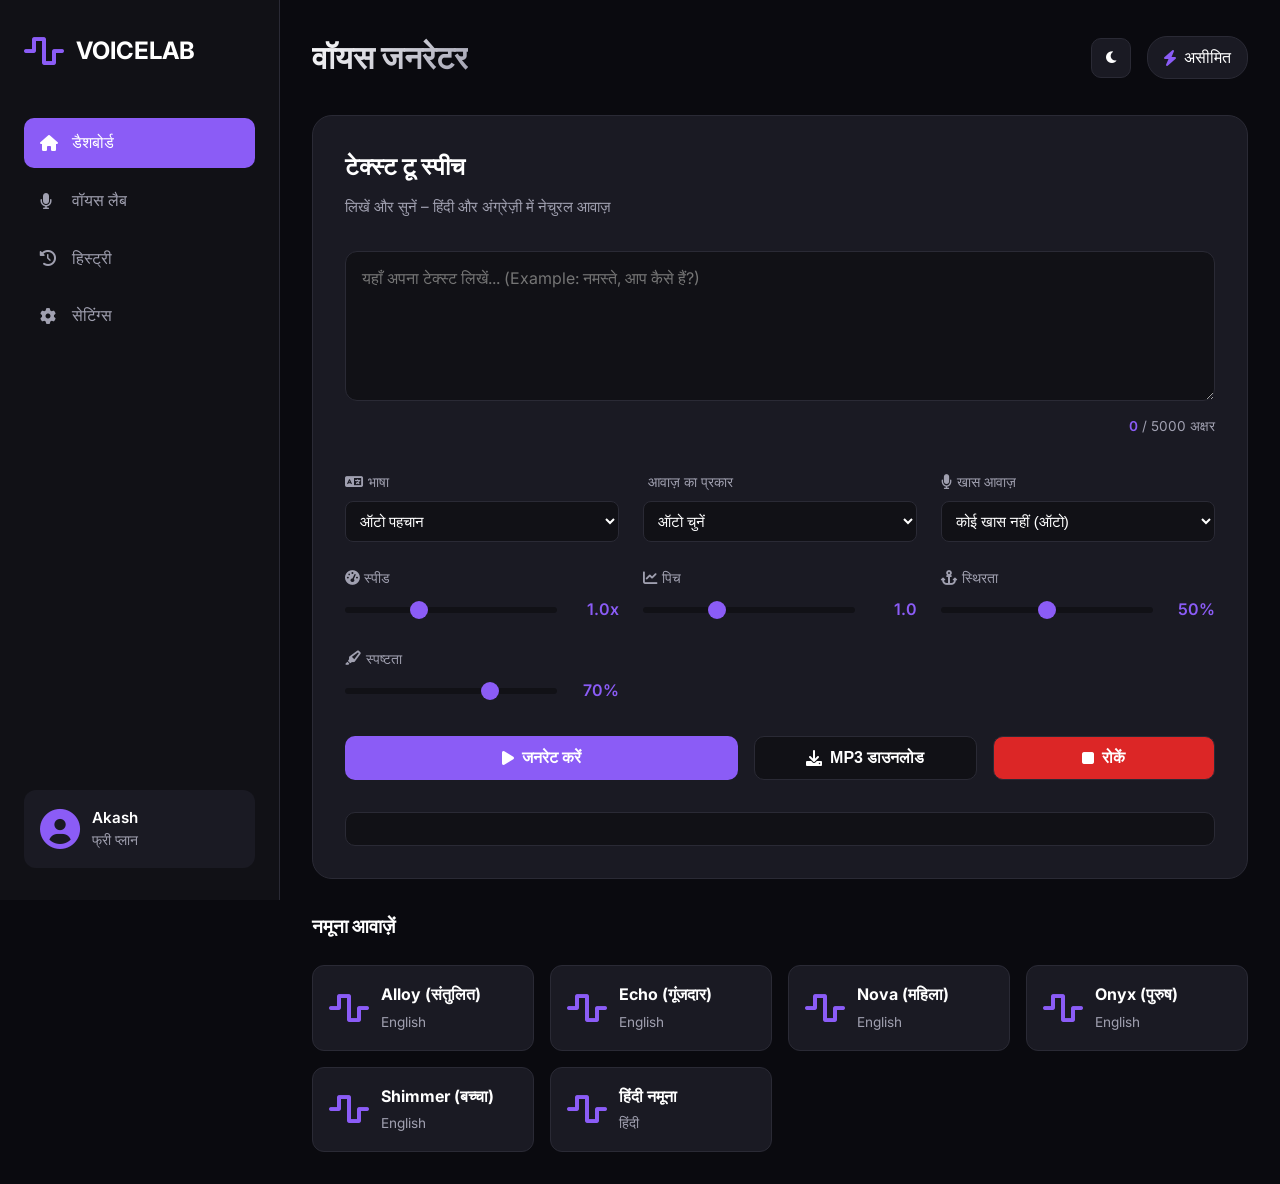
==== commit c521a858: "Update index.html" ====
--- a/index.html
+++ b/index.html
@@ -2,133 +2,133 @@
 <html lang="en">
 <head>
     <meta charset="UTF-8">
-    <meta name="viewport" content="width=device-width, initial-scale=1.0">
-    <title>VOICELAB PRO - ElevenLabs Style TTS</title>
+    <meta name="viewport" content="width=device-width, initial-scale=1.0, maximum-scale=1.0, user-scalable=yes">
+    <title>VOICELAB – Professional Text to Speech</title>
     <link rel="stylesheet" href="style.css">
-    <link href="https://fonts.googleapis.com/css2?family=Inter:wght@400;500;600;700&display=swap" rel="stylesheet">
+    <link href="https://fonts.googleapis.com/css2?family=Inter:ital,opsz,wght@0,14..32,100..900;1,14..32,100..900&display=swap" rel="stylesheet">
     <link rel="stylesheet" href="https://cdnjs.cloudflare.com/ajax/libs/font-awesome/6.0.0/css/all.min.css">
 </head>
 <body>
     <div class="app">
         <!-- Sidebar -->
-        <div class="sidebar">
+        <aside class="sidebar">
             <div class="logo">
                 <i class="fas fa-wave-square"></i>
                 <span>VOICELAB</span>
             </div>
-            
             <nav class="nav-menu">
-                <a href="#" class="nav-item active">
-                    <i class="fas fa-home"></i>
-                    <span>Dashboard</span>
-                </a>
-                <a href="#" class="nav-item">
-                    <i class="fas fa-microphone"></i>
-                    <span>Voice Lab</span>
-                </a>
-                <a href="#" class="nav-item">
-                    <i class="fas fa-history"></i>
-                    <span>History</span>
-                </a>
-                <a href="#" class="nav-item">
-                    <i class="fas fa-cog"></i>
-                    <span>Settings</span>
-                </a>
+                <a href="#" class="nav-item active"><i class="fas fa-home"></i><span>डैशबोर्ड</span></a>
+                <a href="#" class="nav-item"><i class="fas fa-microphone"></i><span>वॉयस लैब</span></a>
+                <a href="#" class="nav-item"><i class="fas fa-history"></i><span>हिस्ट्री</span></a>
+                <a href="#" class="nav-item"><i class="fas fa-cog"></i><span>सेटिंग्स</span></a>
             </nav>
-            
             <div class="user-profile">
                 <i class="fas fa-user-circle"></i>
                 <div class="user-info">
                     <span class="user-name">Akash</span>
-                    <span class="user-plan">Free Plan</span>
+                    <span class="user-plan">फ्री प्लान</span>
                 </div>
             </div>
-        </div>
+        </aside>
 
         <!-- Main Content -->
-        <div class="main-content">
-            <div class="header">
-                <h1>Voice Laboratory</h1>
+        <main class="main-content">
+            <header class="header">
+                <h1>वॉयस जनरेटर</h1>
                 <div class="header-actions">
-                    <button class="theme-toggle" id="themeToggle">
-                        <i class="fas fa-moon"></i>
-                    </button>
+                    <button class="theme-toggle" id="themeToggle"><i class="fas fa-moon"></i></button>
                     <div class="credits">
                         <i class="fas fa-bolt"></i>
-                        <span>10,000 / 10,000 credits</span>
+                        <span>असीमित</span>
                     </div>
                 </div>
-            </div>
+            </header>
 
-            <!-- TTS Generator Card -->
-            <div class="tts-card">
+            <!-- TTS Card -->
+            <section class="tts-card">
                 <div class="card-header">
-                    <h2>Text to Speech Generator</h2>
-                    <p>Transform your text into natural-sounding speech</p>
+                    <h2>टेक्स्ट टू स्पीच</h2>
+                    <p>लिखें और सुनें – हिंदी और अंग्रेज़ी में नेचुरल आवाज़</p>
                 </div>
 
+                <!-- Text Input -->
                 <div class="input-section">
-                    <textarea 
-                        id="textInput" 
-                        placeholder="Enter your text here... (यहाँ अपना टेक्स्ट लिखें...)"
-                        maxlength="5000"
-                    ></textarea>
+                    <textarea id="textInput" placeholder="यहाँ अपना टेक्स्ट लिखें... (Example: नमस्ते, आप कैसे हैं?)" maxlength="5000"></textarea>
                     <div class="text-stats">
-                        <span id="charCount">0</span> / 5000 characters
+                        <span id="charCount">0</span> / 5000 अक्षर
                     </div>
                 </div>
 
+                <!-- Voice Settings Grid -->
                 <div class="voice-settings">
                     <div class="settings-grid">
+                        <!-- Language -->
                         <div class="setting-item">
-                            <label>🌐 Language</label>
+                            <label><i class="fas fa-language"></i> भाषा</label>
                             <select id="language">
-                                <option value="en">English (US)</option>
-                                <option value="en-gb">English (UK)</option>
-                                <option value="hi">हिंदी (Hindi)</option>
-                                <option value="es">Español</option>
-                                <option value="fr">Français</option>
-                                <option value="de">Deutsch</option>
+                                <option value="auto">ऑटो पहचान</option>
+                                <option value="hi">🇮🇳 हिंदी</option>
+                                <option value="en">🇺🇸 अंग्रेज़ी (US)</option>
+                                <option value="en-gb">🇬🇧 अंग्रेज़ी (UK)</option>
                             </select>
                         </div>
 
+                        <!-- Voice Style -->
                         <div class="setting-item">
-                            <label>🎭 Voice Style</label>
+                            <label><i class="fas fa-voice"></i> आवाज़ का प्रकार</label>
                             <select id="voiceStyle">
-                                <option value="default">Default</option>
-                                <option value="male">👨 Male</option>
-                                <option value="female">👩 Female</option>
-                                <option value="child">🧒 Child</option>
-                                <option value="old">👴 Old</option>
+                                <option value="auto">ऑटो चुनें</option>
+                                <option value="male">👨 पुरुष (Male)</option>
+                                <option value="female">👩 महिला (Female)</option>
+                                <option value="child">🧒 बच्चा (Child)</option>
+                                <option value="old">👴 बुजुर्ग (Old)</option>
                             </select>
                         </div>
 
+                        <!-- Specific Voice (optional) -->
                         <div class="setting-item">
-                            <label>⚡ Speed</label>
+                            <label><i class="fas fa-microphone"></i> खास आवाज़</label>
+                            <select id="specificVoice">
+                                <option value="">कोई खास नहीं (ऑटो)</option>
+                                <option value="alloy">Alloy (संतुलित)</option>
+                                <option value="echo">Echo (गूंजदार)</option>
+                                <option value="fable">Fable (कहानी जैसी)</option>
+                                <option value="nova">Nova (ऊर्जावान)</option>
+                                <option value="onyx">Onyx (गहरी पुरुष)</option>
+                                <option value="shimmer">Shimmer (हल्की महिला)</option>
+                            </select>
+                        </div>
+
+                        <!-- Speed -->
+                        <div class="setting-item">
+                            <label><i class="fas fa-tachometer-alt"></i> स्पीड</label>
                             <div class="slider-container">
                                 <input type="range" id="speed" min="0.5" max="2" step="0.1" value="1">
                                 <span id="speedValue">1.0x</span>
                             </div>
                         </div>
 
+                        <!-- Pitch -->
                         <div class="setting-item">
-                            <label>🎵 Pitch</label>
+                            <label><i class="fas fa-chart-line"></i> पिच</label>
                             <div class="slider-container">
                                 <input type="range" id="pitch" min="0.5" max="2" step="0.1" value="1">
                                 <span id="pitchValue">1.0</span>
                             </div>
                         </div>
 
+                        <!-- Stability (for future API) -->
                         <div class="setting-item">
-                            <label>🔊 Stability</label>
+                            <label><i class="fas fa-anchor"></i> स्थिरता</label>
                             <div class="slider-container">
                                 <input type="range" id="stability" min="0" max="1" step="0.1" value="0.5">
                                 <span id="stabilityValue">50%</span>
                             </div>
                         </div>
 
+                        <!-- Clarity (for future API) -->
                         <div class="setting-item">
-                            <label>🎯 Clarity</label>
+                            <label><i class="fas fa-highlighter"></i> स्पष्टता</label>
                             <div class="slider-container">
                                 <input type="range" id="clarity" min="0" max="1" step="0.1" value="0.7">
                                 <span id="clarityValue">70%</span>
@@ -137,18 +137,16 @@
                     </div>
                 </div>
 
+                <!-- Action Buttons -->
                 <div class="action-buttons">
-                    <button id="generateBtn" class="btn-primary">
-                        <i class="fas fa-play"></i>
-                        Generate Speech
+                    <button class="btn-primary" id="generateBtn">
+                        <i class="fas fa-play"></i> जनरेट करें
                     </button>
-                    <button id="downloadBtn" class="btn-secondary">
-                        <i class="fas fa-download"></i>
-                        Download MP3
+                    <button class="btn-secondary" id="downloadBtn">
+                        <i class="fas fa-download"></i> MP3 डाउनलोड
                     </button>
-                    <button id="stopBtn" class="btn-secondary" style="background: #dc2626;">
-                        <i class="fas fa-stop"></i>
-                        Stop
+                    <button class="btn-secondary" id="stopBtn" style="background:#dc2626;">
+                        <i class="fas fa-stop"></i> रोकें
                     </button>
                 </div>
 
@@ -157,18 +155,16 @@
                     <audio controls id="audioElement"></audio>
                 </div>
 
-                <!-- Status -->
+                <!-- Status Message -->
                 <div class="status" id="status"></div>
-            </div>
+            </section>
 
-            <!-- Voice Samples Grid -->
-            <div class="voice-samples">
-                <h3>Voice Samples</h3>
-                <div class="samples-grid" id="voiceSamples">
-                    <!-- Samples will be loaded here -->
-                </div>
-            </div>
-        </div>
+            <!-- Voice Samples -->
+            <section class="voice-samples">
+                <h3>नमूना आवाज़ें</h3>
+                <div class="samples-grid" id="voiceSamples"></div>
+            </section>
+        </main>
     </div>
 
     <script src="script.js"></script>
--- a/style.css
+++ b/style.css
@@ -1,4 +1,10 @@
-/* style.css - ElevenLabs Style Dark Theme */
+/* style.css – ElevenLabs style dark theme, fully responsive */
+
+* {
+    margin: 0;
+    padding: 0;
+    box-sizing: border-box;
+}
 
 :root {
     --bg-primary: #0a0a0f;
@@ -15,12 +21,6 @@
     --warning: #f59e0b;
 }
 
-* {
-    margin: 0;
-    padding: 0;
-    box-sizing: border-box;
-}
-
 body {
     font-family: 'Inter', sans-serif;
     background: var(--bg-primary);
@@ -33,7 +33,7 @@
     min-height: 100vh;
 }
 
-/* Sidebar Styles */
+/* ---------- Sidebar ---------- */
 .sidebar {
     width: 280px;
     background: var(--bg-secondary);
@@ -43,6 +43,7 @@
     flex-direction: column;
     position: fixed;
     height: 100vh;
+    transition: all 0.3s;
 }
 
 .logo {
@@ -121,12 +122,13 @@
     color: var(--text-secondary);
 }
 
-/* Main Content */
+/* ---------- Main Content ---------- */
 .main-content {
     flex: 1;
     margin-left: 280px;
     padding: 2rem;
     background: var(--bg-primary);
+    transition: margin-left 0.3s;
 }
 
 .header {
@@ -134,6 +136,8 @@
     justify-content: space-between;
     align-items: center;
     margin-bottom: 2rem;
+    flex-wrap: wrap;
+    gap: 1rem;
 }
 
 .header h1 {
@@ -148,6 +152,7 @@
     display: flex;
     align-items: center;
     gap: 1rem;
+    flex-wrap: wrap;
 }
 
 .theme-toggle {
@@ -159,6 +164,9 @@
     border-radius: 10px;
     cursor: pointer;
     transition: all 0.3s;
+    display: flex;
+    align-items: center;
+    justify-content: center;
 }
 
 .theme-toggle:hover {
@@ -179,7 +187,7 @@
     color: var(--accent-primary);
 }
 
-/* TTS Card */
+/* ---------- TTS Card ---------- */
 .tts-card {
     background: var(--bg-card);
     border: 1px solid var(--border-color);
@@ -242,7 +250,7 @@
 
 .settings-grid {
     display: grid;
-    grid-template-columns: repeat(auto-fit, minmax(250px, 1fr));
+    grid-template-columns: repeat(auto-fit, minmax(240px, 1fr));
     gap: 1.5rem;
 }
 
@@ -256,6 +264,9 @@
     font-size: 0.9rem;
     color: var(--text-secondary);
     font-weight: 500;
+    display: flex;
+    align-items: center;
+    gap: 5px;
 }
 
 .setting-item select {
@@ -266,6 +277,7 @@
     color: var(--text-primary);
     font-size: 0.95rem;
     cursor: pointer;
+    width: 100%;
 }
 
 .setting-item select:focus {
@@ -327,11 +339,14 @@
     display: flex;
     align-items: center;
     gap: 8px;
+    justify-content: center;
 }
 
 .btn-primary {
     background: var(--accent-primary);
     color: white;
+    flex: 2;
+    min-width: 200px;
 }
 
 .btn-primary:hover {
@@ -344,6 +359,8 @@
     background: var(--bg-secondary);
     color: var(--text-primary);
     border: 1px solid var(--border-color);
+    flex: 1;
+    min-width: 140px;
 }
 
 .btn-secondary:hover {
@@ -369,9 +386,10 @@
     border: 1px solid var(--border-color);
     color: var(--text-secondary);
     font-size: 0.95rem;
-}
-
-/* Voice Samples Grid */
+    text-align: center;
+}
+
+/* Voice Samples */
 .voice-samples {
     margin-top: 2rem;
 }
@@ -383,7 +401,7 @@
 
 .samples-grid {
     display: grid;
-    grid-template-columns: repeat(auto-fill, minmax(200px, 1fr));
+    grid-template-columns: repeat(auto-fill, minmax(180px, 1fr));
     gap: 1rem;
 }
 
@@ -419,25 +437,33 @@
     color: var(--text-secondary);
 }
 
-/* Responsive */
+/* ---------- Responsive Design ---------- */
 @media (max-width: 1024px) {
     .sidebar {
         width: 80px;
-        padding: 1rem;
-    }
-    
+        padding: 1.5rem 0.5rem;
+    }
     .sidebar .logo span,
     .sidebar .nav-item span,
     .sidebar .user-info {
         display: none;
     }
-    
+    .sidebar .nav-item {
+        justify-content: center;
+        padding: 12px;
+    }
+    .sidebar .nav-item i {
+        width: auto;
+        font-size: 1.2rem;
+    }
+    .sidebar .user-profile {
+        justify-content: center;
+    }
+    .sidebar .user-profile i {
+        font-size: 2rem;
+    }
     .main-content {
         margin-left: 80px;
-    }
-    
-    .user-profile i {
-        font-size: 2rem;
     }
 }
 
@@ -445,24 +471,65 @@
     .app {
         flex-direction: column;
     }
-    
     .sidebar {
         width: 100%;
         height: auto;
         position: static;
+        flex-direction: row;
+        align-items: center;
         padding: 1rem;
-    }
-    
+        border-right: none;
+        border-bottom: 1px solid var(--border-color);
+    }
+    .sidebar .logo {
+        margin-bottom: 0;
+        flex: 1;
+    }
+    .sidebar .nav-menu {
+        flex-direction: row;
+        flex: 2;
+        margin: 0 1rem;
+    }
+    .sidebar .nav-item {
+        padding: 8px;
+    }
+    .sidebar .user-profile {
+        margin-top: 0;
+        padding: 8px;
+    }
     .main-content {
         margin-left: 0;
         padding: 1rem;
     }
-    
+    .header {
+        flex-direction: column;
+        align-items: start;
+    }
     .settings-grid {
         grid-template-columns: 1fr;
     }
-    
     .action-buttons {
         flex-direction: column;
     }
+    .btn-primary, .btn-secondary {
+        width: 100%;
+    }
+    .samples-grid {
+        grid-template-columns: 1fr 1fr;
+    }
+}
+
+@media (max-width: 480px) {
+    .sidebar {
+        flex-wrap: wrap;
+        gap: 0.5rem;
+    }
+    .sidebar .nav-menu {
+        order: 3;
+        width: 100%;
+        margin: 0.5rem 0 0;
+    }
+    .samples-grid {
+        grid-template-columns: 1fr;
+    }
 }
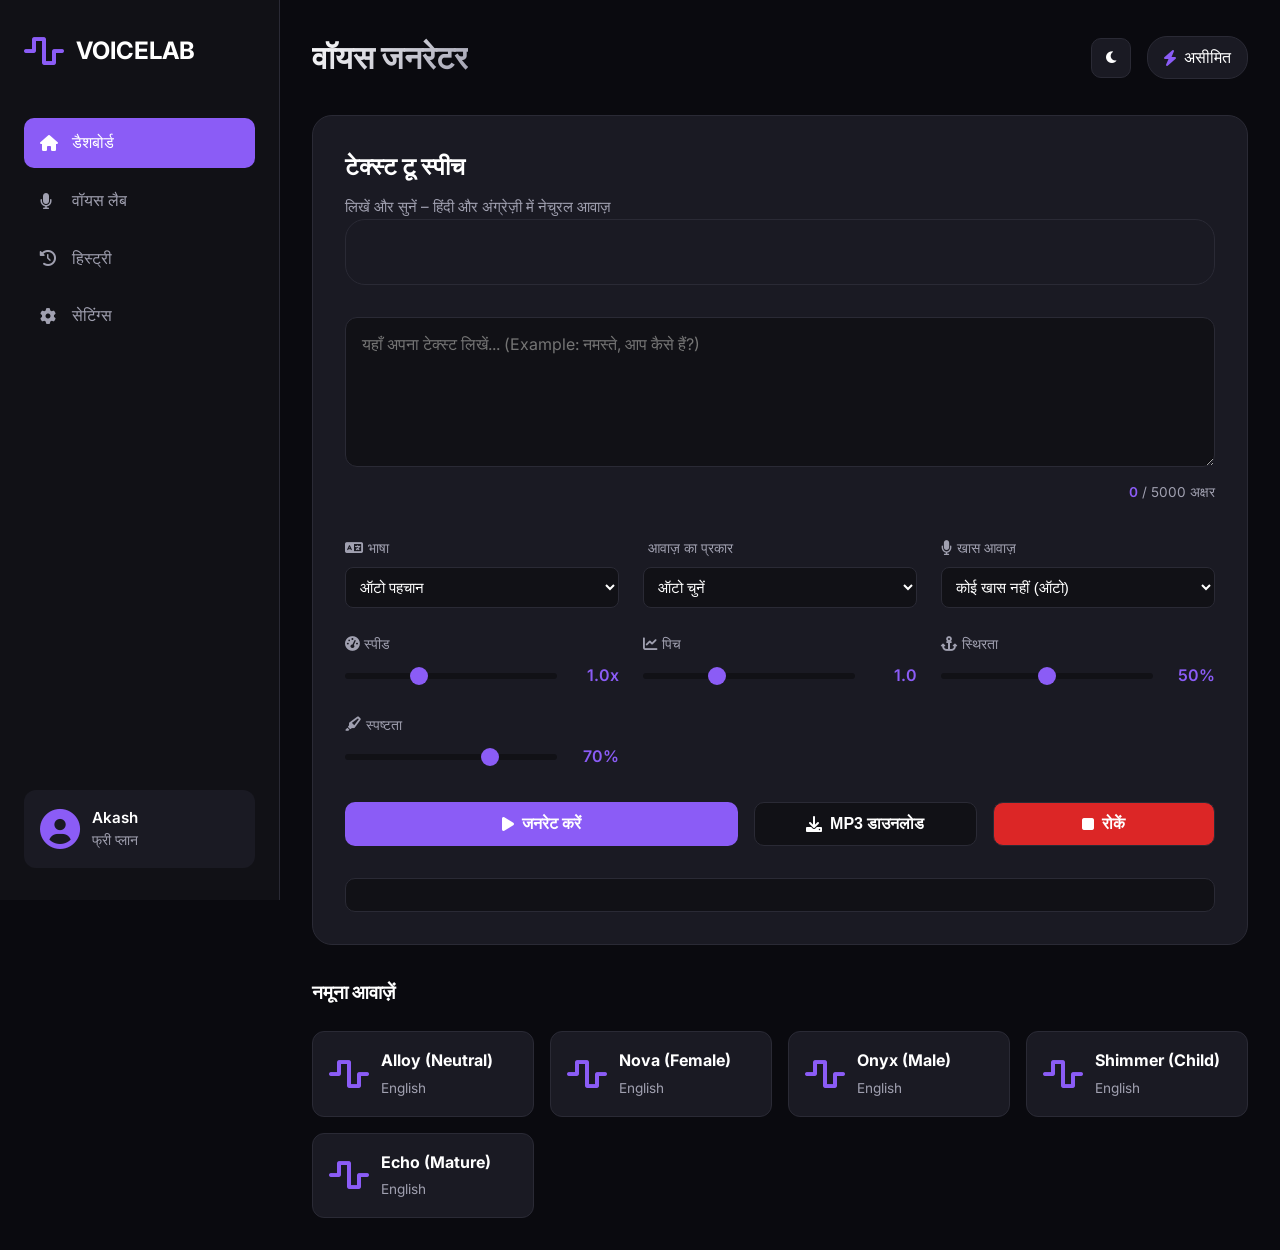
==== commit 5ae13040: "Update index.html" ====
--- a/index.html
+++ b/index.html
@@ -51,6 +51,67 @@
                     <p>लिखें और सुनें – हिंदी और अंग्रेज़ी में नेचुरल आवाज़</p>
                 </div>
 
+<!-- TTS Card ke upar yeh sections add karo -->
+<section id="dashboardSection" class="content-section" style="display: none;">
+    <div class="dashboard-card">
+        <h2>Dashboard</h2>
+        <p>Welcome to VOICELAB! Here's your usage statistics:</p>
+        <div class="stats-grid">
+            <div class="stat-item">
+                <i class="fas fa-microphone"></i>
+                <div>
+                    <h3>156</h3>
+                    <p>Generations Today</p>
+                </div>
+            </div>
+            <div class="stat-item">
+                <i class="fas fa-clock"></i>
+                <div>
+                    <h3>45 min</h3>
+                    <p>Audio Generated</p>
+                </div>
+            </div>
+        </div>
+    </div>
+</section>
+
+<section id="voiceLabSection" class="content-section">
+    <!-- TTS Card yahin rahega, isko wrap karo -->
+    <div class="tts-card">
+        <!-- ... aapka existing TTS card ka saara HTML ... -->
+    </div>
+</section>
+
+<section id="historySection" class="content-section" style="display: none;">
+    <div class="history-card">
+        <h2>History</h2>
+        <p>Your recent audio generations will appear here.</p>
+        <div class="history-list">
+            <div class="history-item">
+                <i class="fas fa-file-audio"></i>
+                <span>Sample audio 1</span>
+                <span>2 min ago</span>
+            </div>
+        </div>
+    </div>
+</section>
+
+<section id="settingsSection" class="content-section" style="display: none;">
+    <div class="settings-card">
+        <h2>Settings</h2>
+        <div class="setting-group">
+            <label>
+                <i class="fas fa-volume-up"></i>
+                Default Voice
+                <select>
+                    <option>Alloy</option>
+                    <option>Nova</option>
+                </select>
+            </label>
+        </div>
+    </div>
+</section>
+
                 <!-- Text Input -->
                 <div class="input-section">
                     <textarea id="textInput" placeholder="यहाँ अपना टेक्स्ट लिखें... (Example: नमस्ते, आप कैसे हैं?)" maxlength="5000"></textarea>
--- a/style.css
+++ b/style.css
@@ -519,6 +519,66 @@
     }
 }
 
+/* Sections Styling */
+.content-section {
+    animation: fadeIn 0.3s ease;
+}
+
+@keyframes fadeIn {
+    from { opacity: 0; }
+    to { opacity: 1; }
+}
+
+.dashboard-card, .history-card, .settings-card {
+    background: var(--bg-card);
+    border: 1px solid var(--border-color);
+    border-radius: 20px;
+    padding: 2rem;
+    margin-bottom: 2rem;
+}
+
+.stats-grid {
+    display: grid;
+    grid-template-columns: repeat(auto-fit, minmax(200px, 1fr));
+    gap: 1.5rem;
+    margin-top: 2rem;
+}
+
+.stat-item {
+    display: flex;
+    align-items: center;
+    gap: 1rem;
+    padding: 1.5rem;
+    background: var(--bg-secondary);
+    border-radius: 15px;
+}
+
+.stat-item i {
+    font-size: 2rem;
+    color: var(--accent-primary);
+}
+
+.history-item {
+    display: flex;
+    align-items: center;
+    gap: 1rem;
+    padding: 1rem;
+    border-bottom: 1px solid var(--border-color);
+}
+
+.setting-group {
+    margin: 1rem 0;
+}
+
+.setting-group select {
+    background: var(--bg-secondary);
+    border: 1px solid var(--border-color);
+    padding: 0.5rem;
+    border-radius: 8px;
+    color: var(--text-primary);
+}
+
+
 @media (max-width: 480px) {
     .sidebar {
         flex-wrap: wrap;
